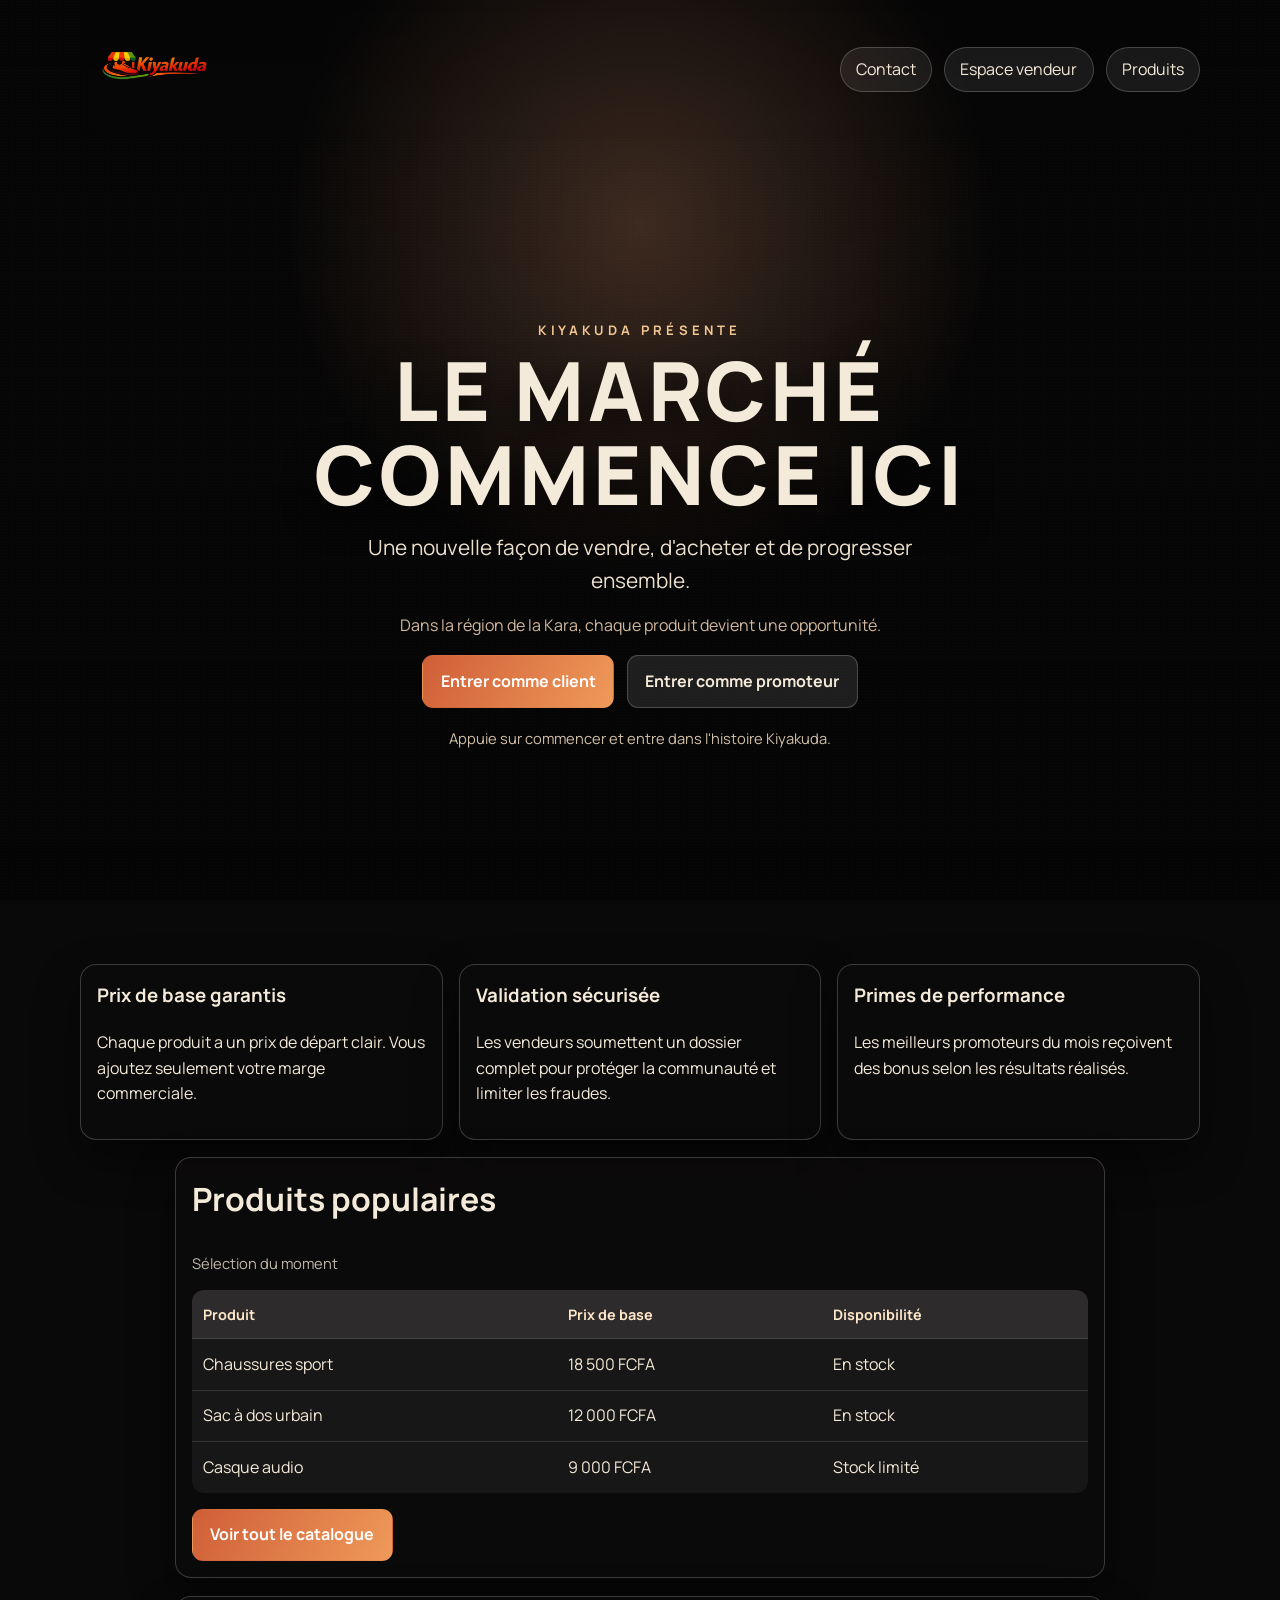
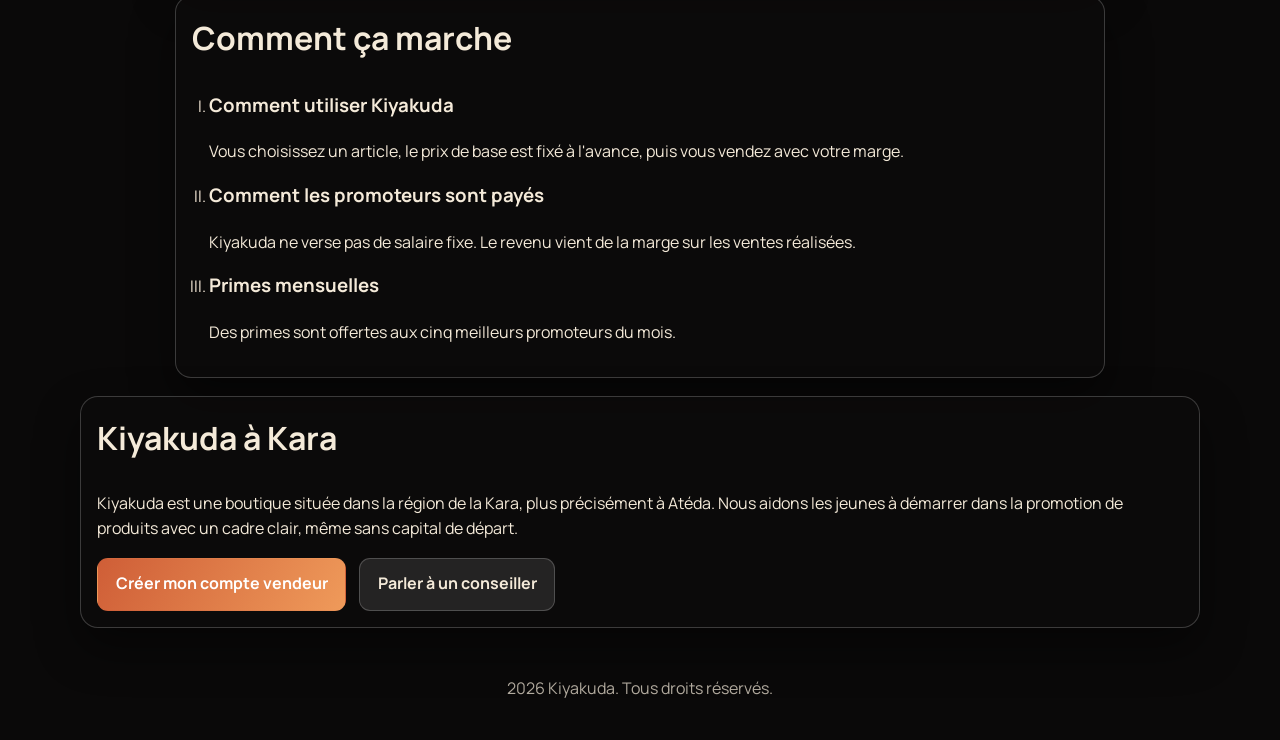
==== index.html @ a3d5ea01 "feat: cinematic site + seller form drive/sheets integration" ====
﻿<!DOCTYPE html>
<html lang="fr">
<head>
    <meta charset="UTF-8">
    <meta name="viewport" content="width=device-width, initial-scale=1.0">
    <meta name="description" content="Bienvenue sur Kiyakuda, votre destination pour vendre et acheter des produits avec un système simple et transparent.">
    <meta name="keywords" content="Kiyakuda, vente, promotion, boutique, Kara">
    <meta name="author" content="Kevin Baham">
    <title>Kiyakuda | Accueil</title>
    <link rel="stylesheet" href="style.css">
    <link rel="icon" href="favi.png" type="image/png">
</head>
<body class="home">
    <div class="bg-video-wrap" aria-hidden="true">
        <video autoplay muted loop playsinline>
            <source src="bg.mp4" type="video/mp4">
        </video>
    </div>

    <header class="container">
        <nav class="navbar has-mobile-menu" aria-label="Navigation principale">
            <img src="kiyakuda.png" alt="Logo Kiyakuda" class="logo">
            <button class="menu-toggle" type="button" aria-expanded="false" aria-controls="main-nav">
                <span></span>
                <span></span>
                <span></span>
                <span class="sr-only">Ouvrir le menu</span>
            </button>
            <ul class="nav-links" id="main-nav">
                <li><a href="contact.html">Contact</a></li>
                <li><a href="user.html">Espace vendeur</a></li>
                <li><a href="produit.html">Produits</a></li>
            </ul>
        </nav>
    </header>

    <main class="container">
        <section class="cinema-main" aria-label="Intro cinématique">
            <div class="cinema-intro">
                <p class="scene-kicker">Kiyakuda Présente</p>
                <h1 class="scene-title">LE MARCHÉ COMMENCE ICI</h1>
                <p class="scene-subtitle">Une nouvelle façon de vendre, d'acheter et de progresser ensemble.</p>
                <p class="scene-voice">Dans la région de la Kara, chaque produit devient une opportunité.</p>
                <section class="action-row scene-actions" aria-label="Entrer dans le site">
                    <a class="btn" href="produit.html">Entrer comme client</a>
                    <a class="btn-outline" href="user.html">Entrer comme promoteur</a>
                </section>
                <p class="scene-note">Appuie sur commencer et entre dans l'histoire Kiyakuda.</p>
            </div>
        </section>

        <section class="grid trust-grid section" aria-label="Arguments de confiance">
            <article class="card reveal">
                <h3>Prix de base garantis</h3>
                <p>Chaque produit a un prix de départ clair. Vous ajoutez seulement votre marge commerciale.</p>
            </article>
            <article class="card reveal delay-1">
                <h3>Validation sécurisée</h3>
                <p>Les vendeurs soumettent un dossier complet pour protéger la communauté et limiter les fraudes.</p>
            </article>
            <article class="card reveal delay-2">
                <h3>Primes de performance</h3>
                <p>Les meilleurs promoteurs du mois reçoivent des bonus selon les résultats réalisés.</p>
            </article>
        </section>

        <section class="grid products-grid section" aria-label="Produits populaires">
            <article class="card reveal">
                <h2>Produits populaires</h2>
                <p class="note">Sélection du moment</p>
                <table class="product-table">
                    <thead>
                        <tr>
                            <th>Produit</th>
                            <th>Prix de base</th>
                            <th>Disponibilité</th>
                        </tr>
                    </thead>
                    <tbody>
                        <tr>
                            <td>Chaussures sport</td>
                            <td>18 500 FCFA</td>
                            <td>En stock</td>
                        </tr>
                        <tr>
                            <td>Sac à dos urbain</td>
                            <td>12 000 FCFA</td>
                            <td>En stock</td>
                        </tr>
                        <tr>
                            <td>Casque audio</td>
                            <td>9 000 FCFA</td>
                            <td>Stock limité</td>
                        </tr>
                    </tbody>
                </table>
                <section class="action-row" aria-label="Actions catalogue">
                    <a class="btn" href="produit.html">Voir tout le catalogue</a>
                </section>
            </article>
        </section>

        <section class="grid flow-grid section" aria-label="Fonctionnement">
            <article class="card reveal">
                <h2>Comment ça marche</h2>
                <ol class="info-list" type="I">
                    <li>
                        <h3>Comment utiliser Kiyakuda</h3>
                        <p>Vous choisissez un article, le prix de base est fixé à l'avance, puis vous vendez avec votre marge.</p>
                    </li>
                    <li>
                        <h3>Comment les promoteurs sont payés</h3>
                        <p>Kiyakuda ne verse pas de salaire fixe. Le revenu vient de la marge sur les ventes réalisées.</p>
                    </li>
                    <li>
                        <h3>Primes mensuelles</h3>
                        <p>Des primes sont offertes aux cinq meilleurs promoteurs du mois.</p>
                    </li>
                </ol>
            </article>
        </section>

        <section class="panel section reveal" aria-label="Présentation locale">
            <h2>Kiyakuda à Kara</h2>
            <p>
                Kiyakuda est une boutique située dans la région de la Kara, plus précisément à Atéda.
                Nous aidons les jeunes à démarrer dans la promotion de produits avec un cadre clair,
                même sans capital de départ.
            </p>
            <section class="action-row" aria-label="Actions finales">
                <a class="btn" href="user.html">Créer mon compte vendeur</a>
                <a class="btn-outline" href="contact.html">Parler à un conseiller</a>
            </section>
        </section>
    </main>

    <footer>
        <p>2026 Kiyakuda. Tous droits réservés.</p>
    </footer>

    <script>
        (function () {
            const nav = document.querySelector('.has-mobile-menu');
            if (!nav) return;
            const button = nav.querySelector('.menu-toggle');
            const links = nav.querySelector('.nav-links');
            if (!button || !links) return;

            button.addEventListener('click', function () {
                const expanded = button.getAttribute('aria-expanded') === 'true';
                button.setAttribute('aria-expanded', String(!expanded));
                links.classList.toggle('is-open');
            });
        })();
    </script>
</body>
</html>
---- style.css ----
﻿@import url("https://fonts.googleapis.com/css2?family=Manrope:wght@400;500;600;700;800&display=swap");

:root {
    --text: #f4ead9;
    --muted: rgba(244, 234, 217, 0.78);
    --card: rgba(14, 12, 12, 0.62);
    --line: rgba(255, 255, 255, 0.2);
    --primary: #cf5e37;
    --primary-2: #ef9a5a;
    --shadow: 0 20px 45px rgba(0, 0, 0, 0.45);
}

* {
    box-sizing: border-box;
}

body {
    margin: 0;
    font-family: "Manrope", "Segoe UI", Tahoma, Geneva, Verdana, sans-serif;
    color: var(--text);
    background: #0a0909;
    line-height: 1.6;
}

.bg-video-wrap {
    position: fixed;
    inset: 0;
    z-index: -4;
}

.bg-video-wrap video {
    width: 100%;
    height: 100%;
    object-fit: cover;
}

.bg-video-wrap::before {
    content: "";
    position: absolute;
    inset: 0;
    background:
        radial-gradient(circle at 50% 25%, rgba(255, 170, 122, 0.22), transparent 38%),
        linear-gradient(180deg, rgba(4, 4, 4, 0.73), rgba(4, 4, 4, 0.45) 35%, rgba(4, 4, 4, 0.82));
}

.bg-video-wrap::after {
    content: "";
    position: absolute;
    inset: 0;
    background-image: radial-gradient(circle, rgba(255, 255, 255, 0.25) 1px, transparent 1px);
    background-size: 3px 3px;
    opacity: 0.08;
    animation: grain-shift 0.3s steps(2) infinite;
}

a {
    color: inherit;
    text-decoration: none;
}

.container {
    width: min(1120px, 92%);
    margin: 0 auto;
}

header.container {
    position: sticky;
    top: 0;
    z-index: 20;
    backdrop-filter: blur(6px);
}

.navbar {
    display: flex;
    align-items: center;
    justify-content: space-between;
    gap: 1rem;
    padding: 1rem 0;
}

.logo {
    width: 160px;
    max-width: 46vw;
    height: auto;
}

.nav-links {
    display: flex;
    gap: 0.75rem;
    padding: 0;
    margin: 0;
    list-style: none;
}

.nav-links a {
    display: inline-block;
    padding: 0.55rem 0.95rem;
    border-radius: 999px;
    border: 1px solid var(--line);
    background: rgba(255, 255, 255, 0.08);
    transition: transform 0.2s ease, box-shadow 0.2s ease;
}

.nav-links a:hover {
    transform: translateY(-2px);
    box-shadow: 0 8px 16px rgba(0, 0, 0, 0.35);
}

.menu-toggle {
    display: none;
    width: 44px;
    height: 44px;
    border: 1px solid var(--line);
    background: rgba(255, 255, 255, 0.08);
    border-radius: 12px;
    align-items: center;
    justify-content: center;
    flex-direction: column;
    gap: 5px;
    cursor: pointer;
    padding: 0;
}

.menu-toggle span {
    width: 18px;
    height: 2px;
    background: var(--text);
    border-radius: 999px;
}

.menu-toggle .sr-only {
    position: absolute;
    width: 1px;
    height: 1px;
    padding: 0;
    margin: -1px;
    overflow: hidden;
    clip: rect(0, 0, 0, 0);
    border: 0;
}

main {
    padding-bottom: 2rem;
}

.cinema-main {
    min-height: calc(100vh - 92px);
    display: grid;
    place-items: center;
    text-align: center;
}

.cinema-intro {
    width: min(980px, 96%);
    padding: clamp(1rem, 4vw, 2.4rem);
}

.scene-kicker,
.scene-title,
.scene-subtitle,
.scene-voice,
.scene-actions,
.scene-note,
.reveal {
    opacity: 0;
    transform: translateY(14px);
    animation: fade-up 0.85s ease forwards;
}

.scene-kicker {
    margin: 0;
    letter-spacing: 0.32em;
    text-transform: uppercase;
    font-weight: 700;
    font-size: 0.82rem;
    color: #f3c793;
    animation-delay: 0.15s;
}

.scene-title {
    margin: 0.45rem auto 0;
    max-width: 15ch;
    font-size: clamp(2rem, 8vw, 5.1rem);
    line-height: 1.02;
    letter-spacing: 0.05em;
    text-transform: uppercase;
    font-weight: 800;
    text-shadow: 0 14px 32px rgba(0, 0, 0, 0.72);
    animation-delay: 0.6s;
}

.scene-subtitle {
    margin: 1rem auto 0;
    max-width: 43ch;
    font-size: clamp(1.03rem, 2.5vw, 1.3rem);
    color: rgba(255, 241, 220, 0.92);
    animation-delay: 1.3s;
}

.scene-voice {
    margin: 1rem auto 0;
    max-width: 52ch;
    color: rgba(255, 223, 191, 0.82);
    animation-delay: 1.9s;
}

.scene-actions {
    justify-content: center;
    animation-delay: 2.35s;
}

.scene-note {
    margin-top: 1.2rem;
    font-size: 0.92rem;
    color: rgba(255, 232, 202, 0.82);
    animation-delay: 2.7s;
}

.section {
    margin-top: 1.1rem;
}

.panel {
    background: var(--card);
    border: 1px solid var(--line);
    border-radius: 18px;
    box-shadow: var(--shadow);
    padding: 1rem;
}

.grid {
    display: grid;
    grid-template-columns: repeat(12, 1fr);
    gap: 1rem;
}

.card {
    grid-column: span 12;
    background: var(--card);
    border: 1px solid var(--line);
    border-radius: 16px;
    box-shadow: var(--shadow);
    padding: 1rem;
}

.action-row {
    display: flex;
    flex-wrap: wrap;
    gap: 0.8rem;
    margin-top: 1rem;
}

.btn,
.btn-outline {
    display: inline-block;
    padding: 0.78rem 1.1rem;
    border-radius: 11px;
    font-weight: 700;
    border: 1px solid transparent;
}

.btn {
    background: linear-gradient(120deg, var(--primary), var(--primary-2));
    color: #fff;
}

.btn-outline {
    background: rgba(255, 255, 255, 0.1);
    border-color: var(--line);
}

.btn:hover,
.btn-outline:hover {
    transform: translateY(-2px);
}

h1,
h2,
h3,
p {
    margin-top: 0;
}

h2 {
    font-size: clamp(1.35rem, 2.7vw, 2rem);
}

.note {
    color: var(--muted);
    font-size: 0.92rem;
}

.info-list {
    margin: 0;
    padding-left: 1.1rem;
}

.info-list li {
    margin-bottom: 0.7rem;
}

.product-table {
    width: 100%;
    border-collapse: collapse;
    border-radius: 12px;
    overflow: hidden;
    background: rgba(255, 255, 255, 0.05);
}

.product-table thead th {
    text-align: left;
    padding: 0.78rem 0.72rem;
    font-size: 0.9rem;
    color: #ffe7c9;
    background: rgba(255, 255, 255, 0.09);
}

.product-table tbody td {
    padding: 0.78rem 0.72rem;
    border-top: 1px solid rgba(255, 255, 255, 0.12);
}

.form-grid {
    display: grid;
    grid-template-columns: repeat(2, minmax(0, 1fr));
    gap: 0.8rem;
}

.form-group {
    display: flex;
    flex-direction: column;
    gap: 0.32rem;
}

.form-group label {
    font-weight: 600;
}

.hidden {
    display: none !important;
}

.field-hint {
    color: var(--muted);
    font-size: 0.85rem;
}

.status-msg {
    margin: 0.2rem 0 0;
    min-height: 1.3rem;
    font-size: 0.92rem;
    color: #ffd9b0;
}

input,
select,
textarea,
button {
    font: inherit;
}

input,
select,
textarea {
    border: 1px solid var(--line);
    border-radius: 10px;
    padding: 0.65rem 0.75rem;
    color: var(--text);
    background: rgba(255, 255, 255, 0.08);
}

input[type="file"] {
    padding: 0.5rem;
    background: rgba(255, 255, 255, 0.12);
}

textarea {
    min-height: 120px;
    resize: vertical;
}

.full {
    grid-column: 1 / -1;
}

footer {
    text-align: center;
    color: rgba(244, 234, 217, 0.72);
    padding: 1rem 0 1.4rem;
}

.delay-1 { animation-delay: 0.1s; }
.delay-2 { animation-delay: 0.2s; }
.delay-3 { animation-delay: 0.3s; }
.delay-4 { animation-delay: 0.4s; }
.delay-5 { animation-delay: 0.5s; }

@keyframes fade-up {
    to {
        opacity: 1;
        transform: translateY(0);
    }
}

@keyframes grain-shift {
    0% { transform: translate(0, 0); }
    100% { transform: translate(-2px, 2px); }
}

@media (max-width: 760px) {
    .form-grid {
        grid-template-columns: 1fr;
    }

    .has-mobile-menu .menu-toggle {
        display: inline-flex;
    }

    .has-mobile-menu .nav-links {
        position: absolute;
        top: calc(100% + 8px);
        right: 0;
        width: min(280px, 90vw);
        background: rgba(8, 8, 8, 0.96);
        border: 1px solid var(--line);
        border-radius: 14px;
        padding: 0.7rem;
        box-shadow: var(--shadow);
        flex-direction: column;
        display: none;
        z-index: 25;
    }

    .has-mobile-menu .nav-links.is-open {
        display: flex;
    }

    .has-mobile-menu {
        position: relative;
    }
}

@media (min-width: 900px) {
    .trust-grid {
        grid-template-columns: repeat(3, minmax(0, 1fr));
    }

    .trust-grid .card {
        grid-column: span 1;
    }

    .products-grid .card,
    .flow-grid .card {
        grid-column: 2 / span 10;
    }
}
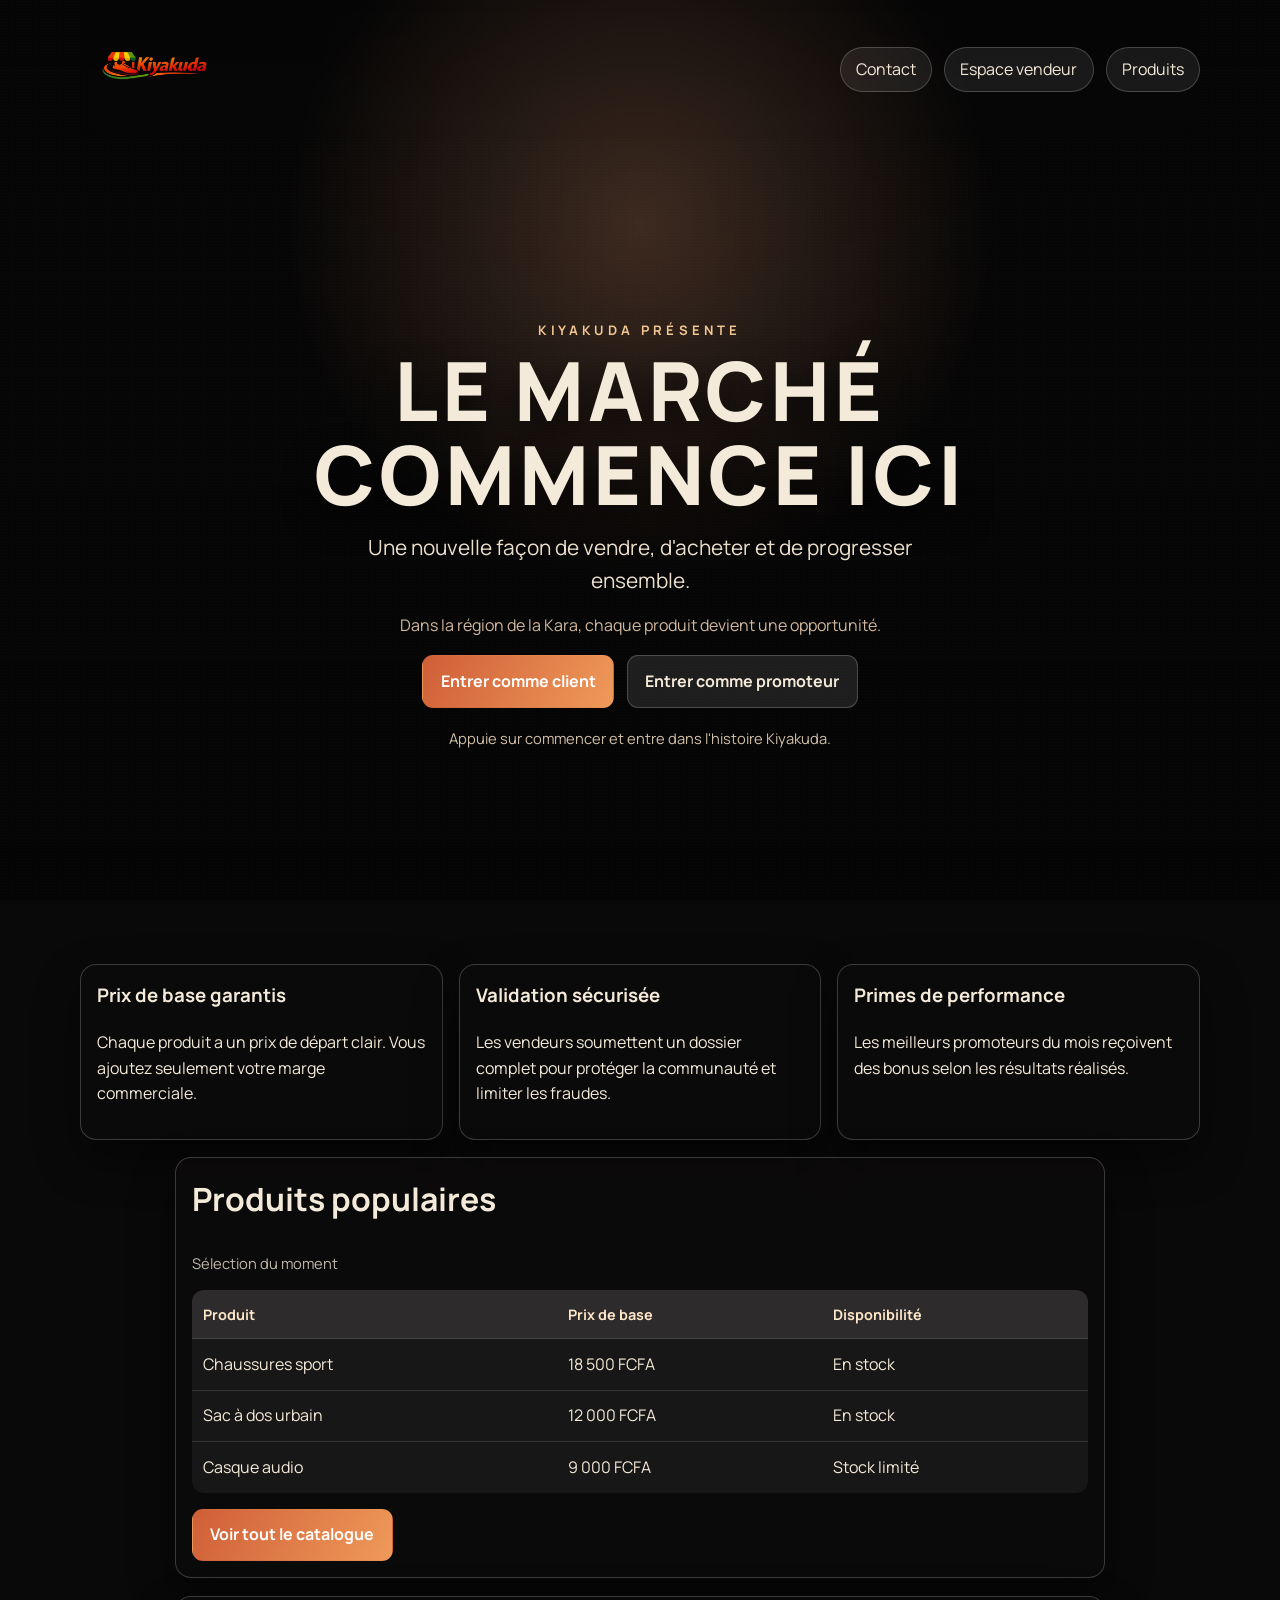
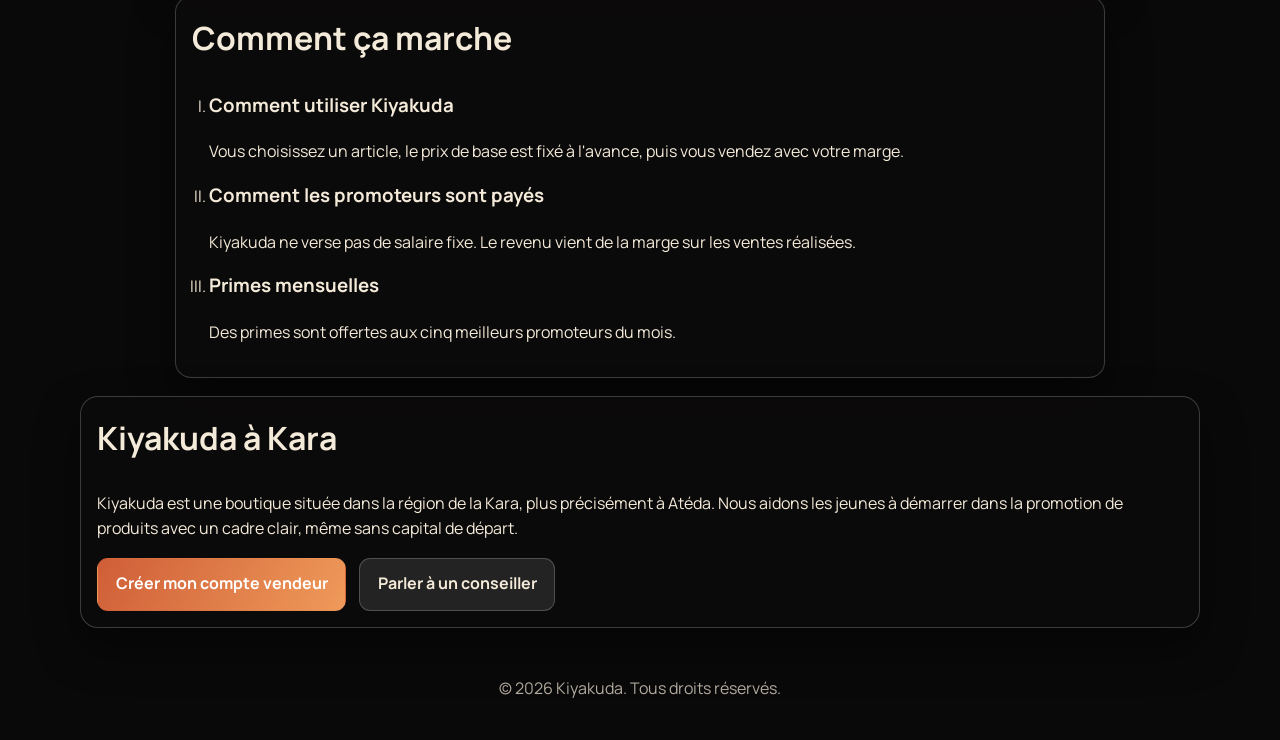
==== commit d0353ada: "feat: centralize signup/order validation via apps script and server stocks" ====
--- a/index.html
+++ b/index.html
@@ -135,7 +135,7 @@
     </main>
 
     <footer>
-        <p>2026 Kiyakuda. Tous droits réservés.</p>
+        <p>&copy; 2026 Kiyakuda. Tous droits réservés.</p>
     </footer>
 
     <script>
--- a/style.css
+++ b/style.css
@@ -320,6 +320,49 @@
     border-top: 1px solid rgba(255, 255, 255, 0.12);
 }
 
+.product-catalog {
+    display: grid;
+    gap: 1rem;
+    grid-template-columns: repeat(2, minmax(0, 1fr));
+}
+
+.product-item {
+    display: flex;
+    flex-direction: column;
+    gap: 0.7rem;
+    border: 1px solid var(--line);
+    border-radius: 14px;
+    padding: 0.75rem;
+    background: rgba(255, 255, 255, 0.04);
+}
+
+.product-thumb {
+    width: 100%;
+    height: 150px;
+    object-fit: cover;
+    border-radius: 10px;
+    border: 1px solid rgba(255, 255, 255, 0.22);
+}
+
+.product-body h3 {
+    margin-bottom: 0.35rem;
+}
+
+.product-actions {
+    display: grid;
+    gap: 0.45rem;
+    margin-top: 0.6rem;
+}
+
+.qty-input {
+    width: 92px;
+}
+
+.order-btn:disabled {
+    opacity: 0.65;
+    cursor: not-allowed;
+}
+
 .form-grid {
     display: grid;
     grid-template-columns: repeat(2, minmax(0, 1fr));
@@ -334,6 +377,37 @@
 
 .form-group label {
     font-weight: 600;
+}
+
+.floating-select {
+    position: relative;
+}
+
+.floating-select select {
+    padding-top: 1.2rem;
+}
+
+.floating-select label {
+    position: absolute;
+    left: 0.72rem;
+    top: 0.72rem;
+    z-index: 1;
+    padding: 0 0.28rem;
+    font-size: 0.88rem;
+    font-weight: 600;
+    color: rgba(255, 233, 208, 0.78);
+    background: rgba(18, 15, 14, 0.82);
+    border-radius: 6px;
+    pointer-events: none;
+    transform-origin: left center;
+    transition: transform 0.2s ease, color 0.2s ease, top 0.2s ease;
+}
+
+.floating-select select:focus + label,
+.floating-select select:valid + label {
+    top: -0.46rem;
+    transform: scale(0.92);
+    color: #ffd7b3;
 }
 
 .hidden {
@@ -369,9 +443,78 @@
     background: rgba(255, 255, 255, 0.08);
 }
 
+select {
+    appearance: none;
+    -webkit-appearance: none;
+    -moz-appearance: none;
+    padding-right: 2.4rem;
+    cursor: pointer;
+    background-image:
+        linear-gradient(45deg, transparent 50%, #ffd7b3 50%),
+        linear-gradient(135deg, #ffd7b3 50%, transparent 50%);
+    background-position:
+        calc(100% - 18px) calc(50% - 4px),
+        calc(100% - 12px) calc(50% - 4px);
+    background-size: 6px 6px, 6px 6px;
+    background-repeat: no-repeat;
+}
+
+select:hover {
+    border-color: rgba(255, 255, 255, 0.38);
+    background-color: rgba(255, 255, 255, 0.12);
+}
+
+select:focus {
+    outline: none;
+    border-color: rgba(239, 154, 90, 0.85);
+    box-shadow: 0 0 0 3px rgba(239, 154, 90, 0.24);
+}
+
+select option {
+    color: #f4ead9;
+    background: #1c1715;
+}
+
 input[type="file"] {
-    padding: 0.5rem;
-    background: rgba(255, 255, 255, 0.12);
+    width: 1px;
+    height: 1px;
+    opacity: 0;
+    position: absolute;
+    pointer-events: none;
+}
+
+.file-drop {
+    position: relative;
+    border: 1px dashed rgba(255, 255, 255, 0.35);
+    border-radius: 12px;
+    background: rgba(255, 255, 255, 0.06);
+    padding: 0.8rem 0.9rem;
+    cursor: pointer;
+    transition: border-color 0.2s ease, background 0.2s ease, box-shadow 0.2s ease, transform 0.2s ease;
+}
+
+.file-drop:hover {
+    border-color: rgba(255, 255, 255, 0.55);
+    background: rgba(255, 255, 255, 0.1);
+}
+
+.file-drop.is-dragover {
+    border-color: rgba(239, 154, 90, 0.85);
+    box-shadow: 0 0 0 3px rgba(239, 154, 90, 0.24);
+    transform: translateY(-1px);
+}
+
+.file-drop-title {
+    margin: 0;
+    font-weight: 700;
+    font-size: 0.92rem;
+    color: #ffe7ca;
+}
+
+.file-drop-meta {
+    margin: 0.28rem 0 0;
+    font-size: 0.82rem;
+    color: var(--muted);
 }
 
 textarea {
@@ -438,6 +581,10 @@
     .has-mobile-menu {
         position: relative;
     }
+
+    .product-thumb {
+        height: 140px;
+    }
 }
 
 @media (min-width: 900px) {
@@ -453,4 +600,8 @@
     .flow-grid .card {
         grid-column: 2 / span 10;
     }
-}
+
+    .product-catalog {
+        grid-template-columns: repeat(4, minmax(0, 1fr));
+    }
+}
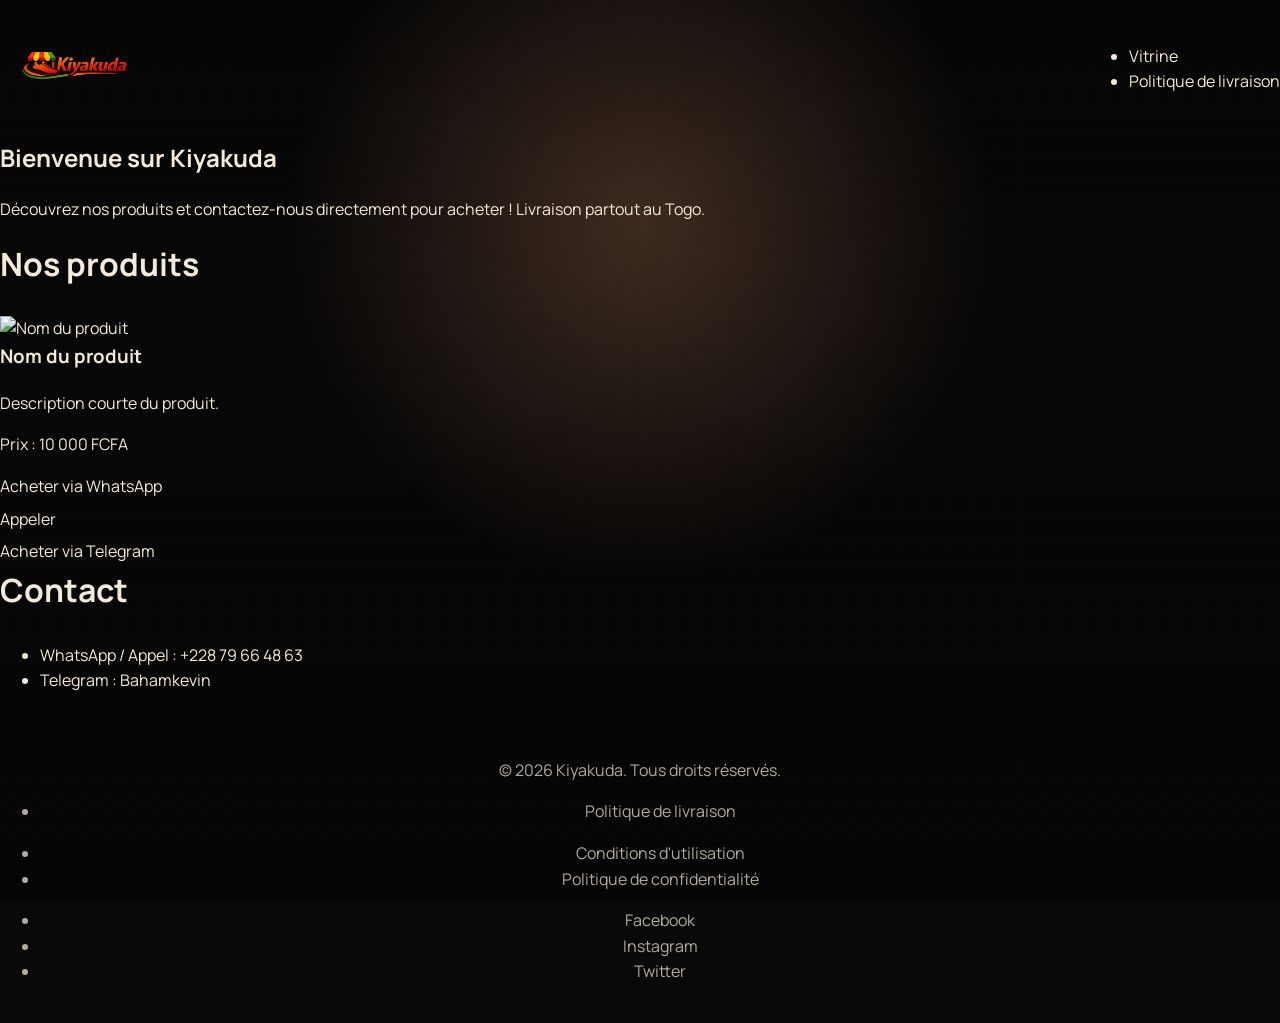
==== commit 25be139b: "Checkpoint from VS Code for cloud agent session" ====
--- a/index.html
+++ b/index.html
@@ -1,157 +1,83 @@
-﻿<!DOCTYPE html>
+<!DOCTYPE html>
 <html lang="fr">
+
 <head>
     <meta charset="UTF-8">
     <meta name="viewport" content="width=device-width, initial-scale=1.0">
-    <meta name="description" content="Bienvenue sur Kiyakuda, votre destination pour vendre et acheter des produits avec un système simple et transparent.">
-    <meta name="keywords" content="Kiyakuda, vente, promotion, boutique, Kara">
-    <meta name="author" content="Kevin Baham">
-    <title>Kiyakuda | Accueil</title>
+    <meta name="description"
+        content="Bienvenue sur Kiyakouda, votre destination pour une expérience unique. Découvrez nos services et commencez votre aventure dès maintenant.">
+    <meta name="keywords" content="Kiyakouda, expérience unique, services, ">
+    <meta name="author" content="Kevin baham">
+    <title>kiyakuda_welcome</title>
     <link rel="stylesheet" href="style.css">
     <link rel="icon" href="favi.png" type="image/png">
 </head>
-<body class="home">
+
+<body>
+    <!-- Fond vidéo global -->
     <div class="bg-video-wrap" aria-hidden="true">
         <video autoplay muted loop playsinline>
             <source src="bg.mp4" type="video/mp4">
         </video>
     </div>
-
-    <header class="container">
-        <nav class="navbar has-mobile-menu" aria-label="Navigation principale">
-            <img src="kiyakuda.png" alt="Logo Kiyakuda" class="logo">
-            <button class="menu-toggle" type="button" aria-expanded="false" aria-controls="main-nav">
-                <span></span>
-                <span></span>
-                <span></span>
-                <span class="sr-only">Ouvrir le menu</span>
-            </button>
-            <ul class="nav-links" id="main-nav">
-                <li><a href="contact.html">Contact</a></li>
-                <li><a href="user.html">Espace vendeur</a></li>
-                <li><a href="produit.html">Produits</a></li>
+    <header>
+        <nav class="navbar">
+            <img src="kiyakuda.png" alt="Logo" class="logo">
+            <ul>
+                <li><a href="#vitrine">Vitrine</a></li>
+                <li><a href="policy.html">Politique de livraison</a></li>
             </ul>
         </nav>
     </header>
-
-    <main class="container">
-        <section class="cinema-main" aria-label="Intro cinématique">
-            <div class="cinema-intro">
-                <p class="scene-kicker">Kiyakuda Présente</p>
-                <h1 class="scene-title">LE MARCHÉ COMMENCE ICI</h1>
-                <p class="scene-subtitle">Une nouvelle façon de vendre, d'acheter et de progresser ensemble.</p>
-                <p class="scene-voice">Dans la région de la Kara, chaque produit devient une opportunité.</p>
-                <section class="action-row scene-actions" aria-label="Entrer dans le site">
-                    <a class="btn" href="produit.html">Entrer comme client</a>
-                    <a class="btn-outline" href="user.html">Entrer comme promoteur</a>
-                </section>
-                <p class="scene-note">Appuie sur commencer et entre dans l'histoire Kiyakuda.</p>
+    <main>
+        <section class="welcome-section reveal">
+            <h1>Bienvenue sur Kiyakuda</h1>
+            <p>Découvrez nos produits et contactez-nous directement pour acheter ! Livraison partout au Togo.</p>
+        </section>
+        <section id="vitrine" class="products-section">
+            <h2>Nos produits</h2>
+            <div class="products-grid">
+                <!-- Exemple de produit, duplique ce bloc pour chaque produit -->
+                <div class="product-card">
+                    <img src="produit1.jpg" alt="Nom du produit" class="product-image">
+                    <h3>Nom du produit</h3>
+                    <p class="product-desc">Description courte du produit.</p>
+                    <p class="product-price">Prix : 10 000 FCFA</p>
+                    <div class="product-actions">
+                        <a href="https://wa.me/22879664863?text=Ce%20produit%20a%20incit%C3%A9%20ma%20curiosit%C3%A9%2C%20pouvons-nous%20en%20parler%20%3F" target="_blank" rel="noopener" class="buy-btn whatsapp">Acheter via WhatsApp</a>
+                        <a href="tel:+22879664863" class="buy-btn call">Appeler</a>
+                        <a href="https://t.me/Bahamkevin" target="_blank" rel="noopener" class="buy-btn telegram">Acheter via Telegram</a>
+                    </div>
+                </div>
+                <!-- Fin exemple produit -->
             </div>
         </section>
-
-        <section class="grid trust-grid section" aria-label="Arguments de confiance">
-            <article class="card reveal">
-                <h3>Prix de base garantis</h3>
-                <p>Chaque produit a un prix de départ clair. Vous ajoutez seulement votre marge commerciale.</p>
-            </article>
-            <article class="card reveal delay-1">
-                <h3>Validation sécurisée</h3>
-                <p>Les vendeurs soumettent un dossier complet pour protéger la communauté et limiter les fraudes.</p>
-            </article>
-            <article class="card reveal delay-2">
-                <h3>Primes de performance</h3>
-                <p>Les meilleurs promoteurs du mois reçoivent des bonus selon les résultats réalisés.</p>
-            </article>
-        </section>
-
-        <section class="grid products-grid section" aria-label="Produits populaires">
-            <article class="card reveal">
-                <h2>Produits populaires</h2>
-                <p class="note">Sélection du moment</p>
-                <table class="product-table">
-                    <thead>
-                        <tr>
-                            <th>Produit</th>
-                            <th>Prix de base</th>
-                            <th>Disponibilité</th>
-                        </tr>
-                    </thead>
-                    <tbody>
-                        <tr>
-                            <td>Chaussures sport</td>
-                            <td>18 500 FCFA</td>
-                            <td>En stock</td>
-                        </tr>
-                        <tr>
-                            <td>Sac à dos urbain</td>
-                            <td>12 000 FCFA</td>
-                            <td>En stock</td>
-                        </tr>
-                        <tr>
-                            <td>Casque audio</td>
-                            <td>9 000 FCFA</td>
-                            <td>Stock limité</td>
-                        </tr>
-                    </tbody>
-                </table>
-                <section class="action-row" aria-label="Actions catalogue">
-                    <a class="btn" href="produit.html">Voir tout le catalogue</a>
-                </section>
-            </article>
-        </section>
-
-        <section class="grid flow-grid section" aria-label="Fonctionnement">
-            <article class="card reveal">
-                <h2>Comment ça marche</h2>
-                <ol class="info-list" type="I">
-                    <li>
-                        <h3>Comment utiliser Kiyakuda</h3>
-                        <p>Vous choisissez un article, le prix de base est fixé à l'avance, puis vous vendez avec votre marge.</p>
-                    </li>
-                    <li>
-                        <h3>Comment les promoteurs sont payés</h3>
-                        <p>Kiyakuda ne verse pas de salaire fixe. Le revenu vient de la marge sur les ventes réalisées.</p>
-                    </li>
-                    <li>
-                        <h3>Primes mensuelles</h3>
-                        <p>Des primes sont offertes aux cinq meilleurs promoteurs du mois.</p>
-                    </li>
-                </ol>
-            </article>
-        </section>
-
-        <section class="panel section reveal" aria-label="Présentation locale">
-            <h2>Kiyakuda à Kara</h2>
-            <p>
-                Kiyakuda est une boutique située dans la région de la Kara, plus précisément à Atéda.
-                Nous aidons les jeunes à démarrer dans la promotion de produits avec un cadre clair,
-                même sans capital de départ.
-            </p>
-            <section class="action-row" aria-label="Actions finales">
-                <a class="btn" href="user.html">Créer mon compte vendeur</a>
-                <a class="btn-outline" href="contact.html">Parler à un conseiller</a>
-            </section>
+        <section class="contact-section">
+            <h2>Contact</h2>
+            <ul>
+                <li>WhatsApp / Appel : <a href="tel:+22879664863">+228 79 66 48 63</a></li>
+                <li>Telegram : <a href="https://t.me/Bahamkevin" target="_blank" rel="noopener">Bahamkevin</a></li>
+            </ul>
         </section>
     </main>
-
     <footer>
         <p>&copy; 2026 Kiyakuda. Tous droits réservés.</p>
+        <nav>
+            <ul>
+                <li><a href="policy.html">Politique de livraison</a></li>
+            </ul>
+            <ul>
+                <li><a href="terms.html">Conditions d'utilisation</a></li>
+                <li><a href="privacy.html">Politique de confidentialité</a></li>
+            </ul>
+        </nav>
+        <nav>
+            <ul>
+                <li><a href="https://www.facebook.com/kiyakuda" target="_blank" rel="noopener">Facebook</a></li>
+                <li><a href="https://www.instagram.com/kiyakuda" target="_blank" rel="noopener">Instagram</a></li>
+                <li><a href="https://www.twitter.com/kiyakuda" target="_blank" rel="noopener">Twitter</a></li>
+            </ul>
+        </nav>
     </footer>
-
-    <script>
-        (function () {
-            const nav = document.querySelector('.has-mobile-menu');
-            if (!nav) return;
-            const button = nav.querySelector('.menu-toggle');
-            const links = nav.querySelector('.nav-links');
-            if (!button || !links) return;
-
-            button.addEventListener('click', function () {
-                const expanded = button.getAttribute('aria-expanded') === 'true';
-                button.setAttribute('aria-expanded', String(!expanded));
-                links.classList.toggle('is-open');
-            });
-        })();
-    </script>
 </body>
-</html>
+</html>
--- a/style.css
+++ b/style.css
@@ -1,5 +1,6 @@
 ﻿@import url("https://fonts.googleapis.com/css2?family=Manrope:wght@400;500;600;700;800&display=swap");
 
+/* Variables globales de theme */
 :root {
     --text: #f4ead9;
     --muted: rgba(244, 234, 217, 0.78);
@@ -14,6 +15,7 @@
     box-sizing: border-box;
 }
 
+/* Structure de base */
 body {
     margin: 0;
     font-family: "Manrope", "Segoe UI", Tahoma, Geneva, Verdana, sans-serif;
@@ -29,6 +31,7 @@
 }
 
 .bg-video-wrap video {
+    /* === Vitrine produits e-commerce === */
     width: 100%;
     height: 100%;
     object-fit: cover;
@@ -53,6 +56,7 @@
     animation: grain-shift 0.3s steps(2) infinite;
 }
 
+/* Liens et conteneur principal */
 a {
     color: inherit;
     text-decoration: none;
@@ -67,9 +71,12 @@
     position: sticky;
     top: 0;
     z-index: 20;
+    background: rgba(8, 8, 8, 0.28);
+    -webkit-backdrop-filter: blur(6px);
     backdrop-filter: blur(6px);
 }
 
+/* Navigation */
 .navbar {
     display: flex;
     align-items: center;
@@ -139,6 +146,7 @@
     border: 0;
 }
 
+/* Sections d'accueil */
 main {
     padding-bottom: 2rem;
 }
@@ -216,6 +224,7 @@
     animation-delay: 2.7s;
 }
 
+/* Cartes et layouts generaux */
 .section {
     margin-top: 1.1rem;
 }
@@ -290,6 +299,7 @@
     font-size: 0.92rem;
 }
 
+/* Listes informatives */
 .info-list {
     margin: 0;
     padding-left: 1.1rem;
@@ -297,27 +307,6 @@
 
 .info-list li {
     margin-bottom: 0.7rem;
-}
-
-.product-table {
-    width: 100%;
-    border-collapse: collapse;
-    border-radius: 12px;
-    overflow: hidden;
-    background: rgba(255, 255, 255, 0.05);
-}
-
-.product-table thead th {
-    text-align: left;
-    padding: 0.78rem 0.72rem;
-    font-size: 0.9rem;
-    color: #ffe7c9;
-    background: rgba(255, 255, 255, 0.09);
-}
-
-.product-table tbody td {
-    padding: 0.78rem 0.72rem;
-    border-top: 1px solid rgba(255, 255, 255, 0.12);
 }
 
 .product-catalog {
@@ -363,6 +352,7 @@
     cursor: not-allowed;
 }
 
+/* Grille formulaires */
 .form-grid {
     display: grid;
     grid-template-columns: repeat(2, minmax(0, 1fr));
@@ -379,6 +369,7 @@
     font-weight: 600;
 }
 
+/* Select flottant (formulaire inscription) */
 .floating-select {
     position: relative;
 }
@@ -410,6 +401,7 @@
     color: #ffd7b3;
 }
 
+/* Utilitaires formulaire */
 .hidden {
     display: none !important;
 }
@@ -426,6 +418,7 @@
     color: #ffd9b0;
 }
 
+/* Inputs communs */
 input,
 select,
 textarea,
@@ -475,6 +468,7 @@
     background: #1c1715;
 }
 
+/* Zone d'upload (drag-and-drop) */
 input[type="file"] {
     width: 1px;
     height: 1px;
@@ -517,6 +511,91 @@
     color: var(--muted);
 }
 
+/* Aperçu des fichiers avec actions de validation/suppression */
+.file-preview-list {
+    margin-top: 0.55rem;
+    display: grid;
+    gap: 0.5rem;
+}
+
+.file-preview-item {
+    display: grid;
+    grid-template-columns: 56px 1fr auto;
+    align-items: center;
+    gap: 0.55rem;
+    padding: 0.45rem;
+    border-radius: 10px;
+    border: 1px solid rgba(255, 255, 255, 0.2);
+    background: rgba(255, 255, 255, 0.05);
+}
+
+.file-preview-item.is-approved {
+    border-color: rgba(83, 199, 139, 0.62);
+    background: rgba(83, 199, 139, 0.1);
+}
+
+.file-preview-thumb,
+.file-preview-doc {
+    width: 56px;
+    height: 56px;
+    border-radius: 8px;
+    object-fit: cover;
+    border: 1px solid rgba(255, 255, 255, 0.24);
+}
+
+.file-preview-doc {
+    display: grid;
+    place-items: center;
+    font-size: 0.72rem;
+    font-weight: 700;
+    color: #ffe2c3;
+    background: rgba(255, 255, 255, 0.08);
+}
+
+.file-preview-pdf {
+    background: rgba(255, 255, 255, 0.08);
+}
+
+.file-preview-info {
+    min-width: 0;
+    overflow: hidden;
+    text-overflow: ellipsis;
+    white-space: nowrap;
+    font-size: 0.82rem;
+}
+
+.file-preview-actions {
+    display: flex;
+    gap: 0.35rem;
+}
+
+.mini-btn {
+    border: 1px solid rgba(255, 255, 255, 0.24);
+    background: rgba(255, 255, 255, 0.11);
+    color: #ffe5c6;
+    border-radius: 8px;
+    padding: 0.28rem 0.52rem;
+    font-size: 0.76rem;
+    line-height: 1.2;
+    cursor: pointer;
+}
+
+.mini-btn:hover:not(:disabled) {
+    background: rgba(255, 255, 255, 0.18);
+}
+
+.mini-btn:disabled {
+    opacity: 0.68;
+    cursor: default;
+}
+
+.danger-btn {
+    color: #ffd0cc;
+    border-color: rgba(255, 126, 118, 0.42);
+    background: rgba(255, 126, 118, 0.14);
+}
+
+/* Footer */
 textarea {
     min-height: 120px;
     resize: vertical;
@@ -532,6 +611,7 @@
     padding: 1rem 0 1.4rem;
 }
 
+/* Delais d'animation utilitaires */
 .delay-1 { animation-delay: 0.1s; }
 .delay-2 { animation-delay: 0.2s; }
 .delay-3 { animation-delay: 0.3s; }
@@ -550,6 +630,7 @@
     100% { transform: translate(-2px, 2px); }
 }
 
+/* Responsive mobile */
 @media (max-width: 760px) {
     .form-grid {
         grid-template-columns: 1fr;
@@ -585,8 +666,36 @@
     .product-thumb {
         height: 140px;
     }
-}
-
+
+    .file-preview-item {
+        grid-template-columns: 48px 1fr;
+        gap: 0.45rem;
+        padding: 0.42rem;
+    }
+
+    .file-preview-thumb,
+    .file-preview-doc {
+        width: 48px;
+        height: 48px;
+    }
+
+    .file-preview-info {
+        font-size: 0.78rem;
+    }
+
+    .file-preview-actions {
+        grid-column: 1 / -1;
+        justify-content: flex-end;
+        flex-wrap: wrap;
+    }
+
+    .mini-btn {
+        padding: 0.26rem 0.48rem;
+        font-size: 0.72rem;
+    }
+}
+
+/* Responsive desktop */
 @media (min-width: 900px) {
     .trust-grid {
         grid-template-columns: repeat(3, minmax(0, 1fr));
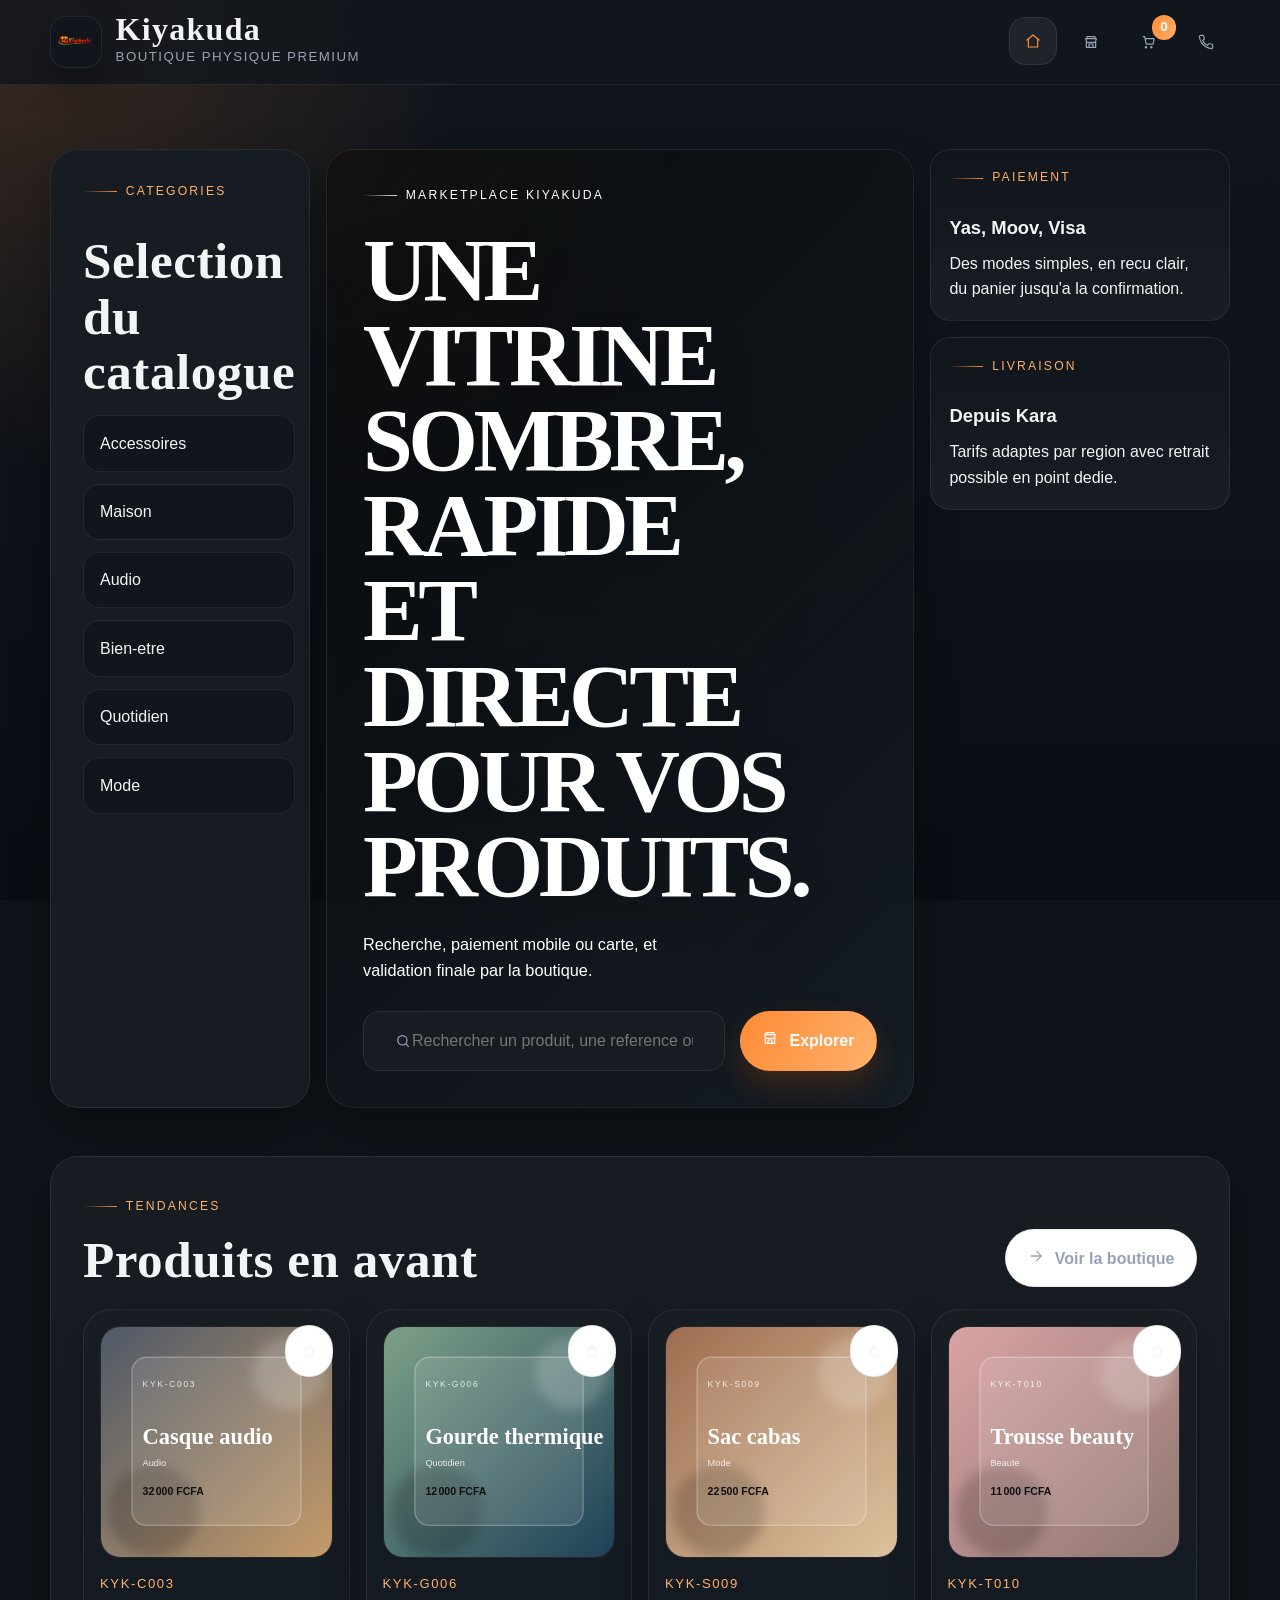
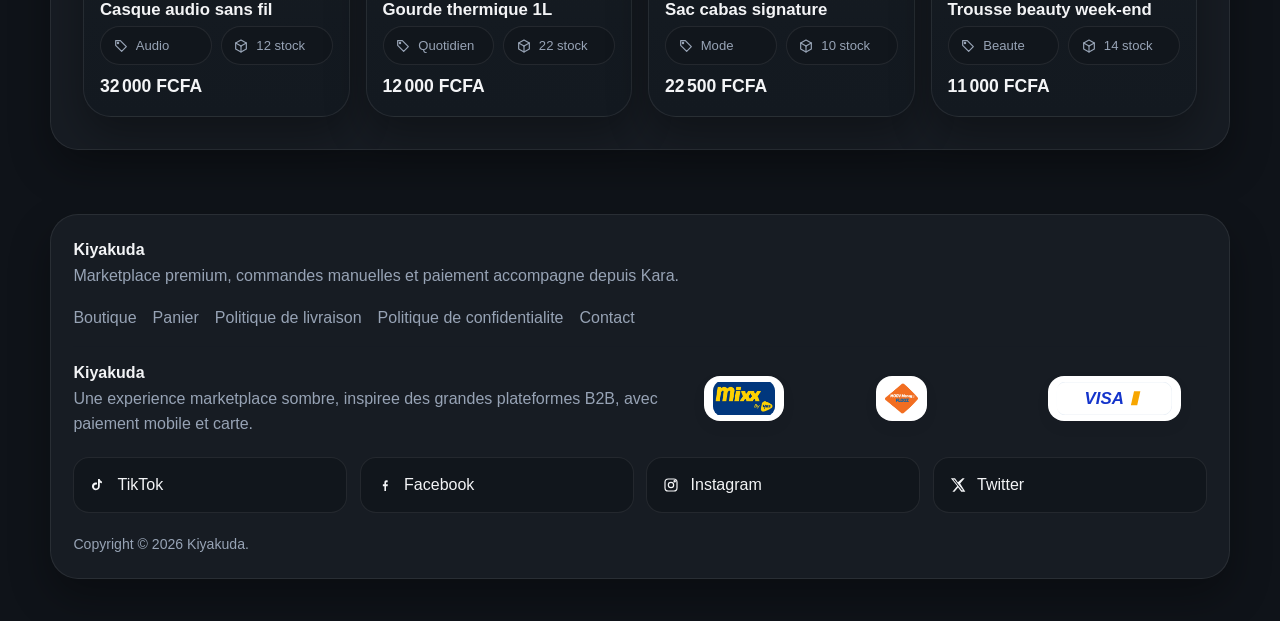
==== commit ea7ab143: "Align dark marketplace UI with Alibaba-style layout" ====
--- a/index.html
+++ b/index.html
@@ -1,83 +1,117 @@
 <!DOCTYPE html>
 <html lang="fr">
-
 <head>
     <meta charset="UTF-8">
     <meta name="viewport" content="width=device-width, initial-scale=1.0">
-    <meta name="description"
-        content="Bienvenue sur Kiyakouda, votre destination pour une expérience unique. Découvrez nos services et commencez votre aventure dès maintenant.">
-    <meta name="keywords" content="Kiyakouda, expérience unique, services, ">
-    <meta name="author" content="Kevin baham">
-    <title>kiyakuda_welcome</title>
+    <meta name="description" content="Kiyakuda, boutique en ligne de produits physiques avec commande rapide, paiement et livraison depuis Kara.">
+    <meta name="keywords" content="Kiyakuda, boutique, e-commerce, Togo, produits physiques, panier, livraison, Mixx, Moov">
+    <title>Kiyakuda | Boutique e-commerce</title>
+    <link rel="icon" href="favi.png" type="image/png">
     <link rel="stylesheet" href="style.css">
-    <link rel="icon" href="favi.png" type="image/png">
+    <script src="app.js" defer></script>
 </head>
-
-<body>
-    <!-- Fond vidéo global -->
+<body data-page="home">
     <div class="bg-video-wrap" aria-hidden="true">
-        <video autoplay muted loop playsinline>
-            <source src="bg.mp4" type="video/mp4">
+        <video muted loop playsinline preload="none" data-bg-video>
+            <source data-src="bg.mp4" type="video/mp4">
         </video>
     </div>
-    <header>
+
+    <header class="site-header">
         <nav class="navbar">
-            <img src="kiyakuda.png" alt="Logo" class="logo">
-            <ul>
-                <li><a href="#vitrine">Vitrine</a></li>
-                <li><a href="policy.html">Politique de livraison</a></li>
-            </ul>
+            <a class="brand" href="index.html" aria-label="Kiyakuda accueil">
+                <img src="kiyakuda.png" alt="Logo Kiyakuda">
+                <span class="brand-copy">
+                    <strong>Kiyakuda</strong>
+                    <span>Boutique physique premium</span>
+                </span>
+            </a>
+            <button class="menu-toggle" type="button" data-menu-toggle aria-expanded="false" aria-controls="site-nav">Menu</button>
+            <div class="nav-links" id="site-nav" data-nav-links>
+                <a href="index.html">Accueil</a>
+                <a href="boutique.html">Boutique</a>
+                <a href="panier.html">Panier <span class="cart-pill" data-cart-count>0</span></a>
+                <a href="contact.html">Contact</a>
+            </div>
         </nav>
     </header>
+
     <main>
-        <section class="welcome-section reveal">
-            <h1>Bienvenue sur Kiyakuda</h1>
-            <p>Découvrez nos produits et contactez-nous directement pour acheter ! Livraison partout au Togo.</p>
-        </section>
-        <section id="vitrine" class="products-section">
-            <h2>Nos produits</h2>
-            <div class="products-grid">
-                <!-- Exemple de produit, duplique ce bloc pour chaque produit -->
-                <div class="product-card">
-                    <img src="produit1.jpg" alt="Nom du produit" class="product-image">
-                    <h3>Nom du produit</h3>
-                    <p class="product-desc">Description courte du produit.</p>
-                    <p class="product-price">Prix : 10 000 FCFA</p>
-                    <div class="product-actions">
-                        <a href="https://wa.me/22879664863?text=Ce%20produit%20a%20incit%C3%A9%20ma%20curiosit%C3%A9%2C%20pouvons-nous%20en%20parler%20%3F" target="_blank" rel="noopener" class="buy-btn whatsapp">Acheter via WhatsApp</a>
-                        <a href="tel:+22879664863" class="buy-btn call">Appeler</a>
-                        <a href="https://t.me/Bahamkevin" target="_blank" rel="noopener" class="buy-btn telegram">Acheter via Telegram</a>
+        <section class="page-hero">
+            <div class="site-shell home-market">
+                <aside class="home-categories section-card reveal">
+                    <span class="eyebrow">Categories</span>
+                    <h2>Selection du catalogue</h2>
+                    <ul class="category-list">
+                        <li>Accessoires</li>
+                        <li>Maison</li>
+                        <li>Audio</li>
+                        <li>Bien-etre</li>
+                        <li>Quotidien</li>
+                        <li>Mode</li>
+                    </ul>
+                </aside>
+
+                <article class="hero-copy hero-copy--home reveal">
+                    <span class="eyebrow cinema-line">Marketplace Kiyakuda</span>
+                    <h1 class="cinema-line cinema-line--delay-1">Une vitrine sombre, rapide et directe pour vos produits.</h1>
+                    <p class="lead cinema-line cinema-line--delay-2">Recherche, paiement mobile ou carte, et validation finale par la boutique.</p>
+                    <form class="market-search cinema-line cinema-line--delay-3" action="boutique.html" method="get">
+                        <div class="market-search-grid">
+                            <label class="search-field" aria-label="Rechercher un produit">
+                                <span data-icon="search"></span>
+                                <input type="search" name="q" placeholder="Rechercher un produit, une reference ou une categorie">
+                            </label>
+                            <button class="primary-button is-glow" type="submit"><span data-icon="shop"></span>Explorer</button>
+                        </div>
+                    </form>
+                </article>
+
+                <aside class="home-market-side reveal delay-1">
+                    <div class="market-note">
+                        <span class="eyebrow">Paiement</span>
+                        <strong>Yas, Moov, Visa</strong>
+                        <p>Des modes simples, en recu clair, du panier jusqu'a la confirmation.</p>
                     </div>
-                </div>
-                <!-- Fin exemple produit -->
+                    <div class="market-note">
+                        <span class="eyebrow">Livraison</span>
+                        <strong>Depuis Kara</strong>
+                        <p>Tarifs adaptes par region avec retrait possible en point dedie.</p>
+                    </div>
+                </aside>
             </div>
         </section>
-        <section class="contact-section">
-            <h2>Contact</h2>
-            <ul>
-                <li>WhatsApp / Appel : <a href="tel:+22879664863">+228 79 66 48 63</a></li>
-                <li>Telegram : <a href="https://t.me/Bahamkevin" target="_blank" rel="noopener">Bahamkevin</a></li>
-            </ul>
+
+        <section class="section-block">
+            <div class="site-shell section-card reveal">
+                <div class="section-heading">
+                    <div>
+                        <span class="eyebrow">Tendances</span>
+                        <h2>Produits en avant</h2>
+                    </div>
+                    <a class="ghost-button" href="boutique.html"><span data-icon="arrow"></span>Voir la boutique</a>
+                </div>
+                <div class="featured-grid" data-featured-products></div>
+            </div>
         </section>
     </main>
-    <footer>
-        <p>&copy; 2026 Kiyakuda. Tous droits réservés.</p>
-        <nav>
-            <ul>
-                <li><a href="policy.html">Politique de livraison</a></li>
-            </ul>
-            <ul>
-                <li><a href="terms.html">Conditions d'utilisation</a></li>
-                <li><a href="privacy.html">Politique de confidentialité</a></li>
-            </ul>
-        </nav>
-        <nav>
-            <ul>
-                <li><a href="https://www.facebook.com/kiyakuda" target="_blank" rel="noopener">Facebook</a></li>
-                <li><a href="https://www.instagram.com/kiyakuda" target="_blank" rel="noopener">Instagram</a></li>
-                <li><a href="https://www.twitter.com/kiyakuda" target="_blank" rel="noopener">Twitter</a></li>
-            </ul>
-        </nav>
+
+    <footer class="footer">
+        <div class="footer-shell">
+            <div class="footer-top">
+                <div>
+                    <strong>Kiyakuda</strong>
+                    <p class="copy-muted">Boutique en ligne de produits physiques avec commande rapide et validation manuelle.</p>
+                </div>
+            </div>
+            <div class="footer-links">
+                <a href="boutique.html">Boutique</a>
+                <a href="panier.html">Panier</a>
+                <a href="politique-livraison.html">Politique de livraison</a>
+                <a href="politique-confidentialite.html">Politique de confidentialite</a>
+                <a href="contact.html">Contact</a>
+            </div>
+        </div>
     </footer>
 </body>
-</html>+</html>
--- a/style.css
+++ b/style.css
@@ -1,40 +1,109 @@
-﻿@import url("https://fonts.googleapis.com/css2?family=Manrope:wght@400;500;600;700;800&display=swap");
-
-/* Variables globales de theme */
 :root {
-    --text: #f4ead9;
-    --muted: rgba(244, 234, 217, 0.78);
-    --card: rgba(14, 12, 12, 0.62);
-    --line: rgba(255, 255, 255, 0.2);
-    --primary: #cf5e37;
-    --primary-2: #ef9a5a;
-    --shadow: 0 20px 45px rgba(0, 0, 0, 0.45);
-}
-
-* {
+    --bg: #f4f6f9;
+    --panel: #ffffff;
+    --panel-strong: #ffffff;
+    --line: rgba(17, 24, 39, 0.08);
+    --text: #1f2937;
+    --muted: #667085;
+    --accent: #ff6a00;
+    --accent-soft: #ff9d4d;
+    --success: #15803d;
+    --danger: #d94841;
+    --shadow: 0 18px 42px rgba(15, 23, 42, 0.08);
+    --radius-lg: 28px;
+    --radius-md: 18px;
+    --shell: min(1180px, calc(100vw - 32px));
+}
+
+body[data-theme="dark"] {
+    --bg: #0f1319;
+    --panel: #171c23;
+    --panel-strong: #1d242d;
+    --line: rgba(255, 255, 255, 0.08);
+    --text: #f3f4f6;
+    --muted: #97a3b5;
+    --accent: #ff8b36;
+    --accent-soft: #ffb06b;
+    --shadow: 0 18px 42px rgba(0, 0, 0, 0.32);
+}
+
+*,
+*::before,
+*::after {
     box-sizing: border-box;
 }
 
-/* Structure de base */
+html {
+    scroll-behavior: smooth;
+}
+
 body {
     margin: 0;
-    font-family: "Manrope", "Segoe UI", Tahoma, Geneva, Verdana, sans-serif;
+    min-height: 100vh;
+    background: var(--bg);
     color: var(--text);
-    background: #0a0909;
+    font-family: "Segoe UI", Tahoma, Geneva, Verdana, sans-serif;
     line-height: 1.6;
+    overflow-x: hidden;
+}
+
+body::before {
+    content: "";
+    position: fixed;
+    inset: 0;
+    z-index: -2;
+    background:
+        radial-gradient(circle at top left, rgba(255, 106, 0, 0.12), transparent 30%),
+        linear-gradient(180deg, #f9fbff, #eef2f7);
+    pointer-events: none;
+}
+
+body[data-theme="dark"]::before {
+    background:
+        radial-gradient(circle at top left, rgba(255, 139, 54, 0.18), transparent 30%),
+        linear-gradient(180deg, #11161d, #0a0e14);
+}
+
+a {
+    color: inherit;
+    text-decoration: none;
+}
+
+button,
+input,
+select,
+textarea {
+    font: inherit;
+}
+
+img {
+    max-width: 100%;
+    display: block;
 }
 
 .bg-video-wrap {
     position: fixed;
     inset: 0;
     z-index: -4;
+    overflow: hidden;
 }
 
 .bg-video-wrap video {
-    /* === Vitrine produits e-commerce === */
     width: 100%;
     height: 100%;
     object-fit: cover;
+    filter: brightness(0.28) contrast(1.12) saturate(0.9);
+    transform: scale(1.04);
+    opacity: 0;
+    transition: opacity 0.5s ease;
+}
+
+.bg-video-wrap.is-active video {
+    opacity: 1;
+}
+
+.bg-video-wrap.is-disabled video {
+    display: none;
 }
 
 .bg-video-wrap::before {
@@ -42,675 +111,1781 @@
     position: absolute;
     inset: 0;
     background:
-        radial-gradient(circle at 50% 25%, rgba(255, 170, 122, 0.22), transparent 38%),
-        linear-gradient(180deg, rgba(4, 4, 4, 0.73), rgba(4, 4, 4, 0.45) 35%, rgba(4, 4, 4, 0.82));
+        linear-gradient(160deg, rgba(8, 8, 8, 0.6), rgba(8, 8, 8, 0.72)),
+        radial-gradient(circle at 20% 20%, rgba(255, 157, 77, 0.16), transparent 24%),
+        radial-gradient(circle at 80% 10%, rgba(255, 106, 0, 0.12), transparent 18%);
+    pointer-events: none;
 }
 
 .bg-video-wrap::after {
     content: "";
     position: absolute;
     inset: 0;
-    background-image: radial-gradient(circle, rgba(255, 255, 255, 0.25) 1px, transparent 1px);
+    background-image: radial-gradient(circle, rgba(255, 255, 255, 0.18) 1px, transparent 1px);
     background-size: 3px 3px;
-    opacity: 0.08;
-    animation: grain-shift 0.3s steps(2) infinite;
-}
-
-/* Liens et conteneur principal */
-a {
-    color: inherit;
-    text-decoration: none;
-}
-
-.container {
-    width: min(1120px, 92%);
+    opacity: 0.04;
+    animation: grain 1.5s steps(2) infinite;
+    pointer-events: none;
+}
+
+body:not([data-page="home"]) .bg-video-wrap {
+    display: none;
+}
+
+body[data-page="home"] .site-header {
+    background: rgba(255, 255, 255, 0.82);
+}
+
+body[data-theme="dark"] .site-header {
+    background: rgba(18, 22, 29, 0.94);
+    border-bottom-color: rgba(255, 255, 255, 0.08);
+}
+
+body[data-theme="dark"][data-page="home"] .site-header {
+    background: rgba(18, 22, 29, 0.82);
+}
+
+.site-shell {
+    width: var(--shell);
     margin: 0 auto;
 }
 
-header.container {
+.site-header {
     position: sticky;
     top: 0;
-    z-index: 20;
-    background: rgba(8, 8, 8, 0.28);
-    -webkit-backdrop-filter: blur(6px);
-    backdrop-filter: blur(6px);
-}
-
-/* Navigation */
+    z-index: 40;
+    backdrop-filter: blur(14px);
+    background: rgba(255, 255, 255, 0.94);
+    border-bottom: 1px solid rgba(17, 24, 39, 0.06);
+}
+
 .navbar {
+    width: var(--shell);
+    margin: 0 auto;
     display: flex;
     align-items: center;
     justify-content: space-between;
     gap: 1rem;
     padding: 1rem 0;
-}
-
-.logo {
-    width: 160px;
-    max-width: 46vw;
-    height: auto;
+    position: relative;
+}
+
+.brand {
+    display: inline-flex;
+    align-items: center;
+    gap: 0.85rem;
+    min-width: 0;
+}
+
+.brand img {
+    width: 52px;
+    height: 52px;
+    object-fit: contain;
+    border-radius: 16px;
+    background: #fff7f1;
+    border: 1px solid rgba(255, 106, 0, 0.12);
+    box-shadow: var(--shadow);
+}
+
+.brand-copy {
+    display: flex;
+    flex-direction: column;
+    gap: 0.18rem;
+}
+
+.brand-copy strong {
+    font-family: Georgia, "Times New Roman", serif;
+    font-size: 2rem;
+    line-height: 0.85;
+    letter-spacing: 0.04em;
+}
+
+.brand-copy span {
+    color: var(--muted);
+    font-size: 0.83rem;
+    letter-spacing: 0.11em;
+    text-transform: uppercase;
+}
+
+.menu-toggle,
+.theme-toggle {
+    align-items: center;
+    justify-content: center;
+    border: 1px solid var(--line);
+    background: var(--panel);
+    color: var(--text);
+    border-radius: 999px;
+    width: 3rem;
+    height: 3rem;
+    padding: 0;
+    cursor: pointer;
+}
+
+.menu-toggle {
+    display: none;
+}
+
+.theme-toggle {
+    display: inline-flex;
 }
 
 .nav-links {
     display: flex;
-    gap: 0.75rem;
+    align-items: center;
+    gap: 0.6rem;
+    margin-left: auto;
+}
+
+.nav-links a {
+    width: 3rem;
+    height: 3rem;
     padding: 0;
-    margin: 0;
-    list-style: none;
-}
-
-.nav-links a {
-    display: inline-block;
-    padding: 0.55rem 0.95rem;
+    border-radius: 16px;
+    color: var(--muted);
+    transition: background 0.25s ease, color 0.25s ease, transform 0.25s ease, box-shadow 0.25s ease;
+    display: inline-flex;
+    align-items: center;
+    justify-content: center;
+    position: relative;
+}
+
+.nav-links a:hover,
+.nav-links a.is-active {
+    color: var(--accent);
+    background: #fff4ec;
+    box-shadow: inset 0 0 0 1px rgba(255, 106, 0, 0.1);
+    transform: translateY(-1px);
+}
+
+body[data-theme="dark"] .nav-links a:hover,
+body[data-theme="dark"] .nav-links a.is-active {
+    background: rgba(255, 255, 255, 0.06);
+    box-shadow: inset 0 0 0 1px rgba(255, 255, 255, 0.08);
+}
+
+.nav-icon-wrap {
+    display: inline-flex;
+    align-items: center;
+    justify-content: center;
+}
+
+.nav-label {
+    position: absolute;
+    left: 50%;
+    top: calc(100% + 10px);
+    transform: translate(-50%, -4px);
+    padding: 0.42rem 0.65rem;
     border-radius: 999px;
+    background: #111827;
+    color: #ffffff;
+    font-size: 0.75rem;
+    white-space: nowrap;
+    opacity: 0;
+    pointer-events: none;
+    transition: opacity 0.22s ease, transform 0.22s ease;
+}
+
+body[data-theme="dark"] .nav-label {
+    background: #f8fafc;
+    color: #0f172a;
+}
+
+.nav-links a:hover .nav-label,
+.nav-links a:focus-visible .nav-label {
+    opacity: 1;
+    transform: translate(-50%, 0);
+}
+
+.cart-pill {
+    display: inline-flex;
+    align-items: center;
+    justify-content: center;
+    min-width: 1.55rem;
+    height: 1.55rem;
+    margin-left: 0.5rem;
+    padding: 0 0.4rem;
+    border-radius: 999px;
+    background: linear-gradient(120deg, var(--accent), var(--accent-soft));
+    color: #ffffff;
+    font-size: 0.85rem;
+    font-weight: 700;
+    position: absolute;
+    right: -0.25rem;
+    top: -0.2rem;
+    margin-left: 0;
+}
+
+main {
+    position: relative;
+    z-index: 1;
+}
+
+.page-hero {
+    padding: 4rem 0 2rem;
+}
+
+.hero-grid {
+    display: grid;
+    grid-template-columns: minmax(0, 1.35fr) minmax(300px, 0.95fr);
+    gap: 1.5rem;
+    align-items: stretch;
+}
+
+.hero-copy,
+.hero-panel,
+.section-card,
+.mini-card,
+.product-card,
+.detail-shell,
+.cart-layout,
+.contact-card,
+.legal-shell,
+.payment-shell,
+.status-panel,
+.empty-state {
+    background: var(--panel);
     border: 1px solid var(--line);
-    background: rgba(255, 255, 255, 0.08);
-    transition: transform 0.2s ease, box-shadow 0.2s ease;
-}
-
-.nav-links a:hover {
-    transform: translateY(-2px);
-    box-shadow: 0 8px 16px rgba(0, 0, 0, 0.35);
-}
-
-.menu-toggle {
-    display: none;
-    width: 44px;
-    height: 44px;
-    border: 1px solid var(--line);
-    background: rgba(255, 255, 255, 0.08);
-    border-radius: 12px;
+    box-shadow: var(--shadow);
+    border-radius: var(--radius-lg);
+}
+
+.icon-svg,
+.tag-icon {
+    width: 1rem;
+    height: 1rem;
+    flex: 0 0 1rem;
+}
+
+.icon-badge {
+    width: 2.8rem;
+    height: 2.8rem;
+    display: inline-flex;
     align-items: center;
     justify-content: center;
-    flex-direction: column;
-    gap: 5px;
-    cursor: pointer;
-    padding: 0;
-}
-
-.menu-toggle span {
-    width: 18px;
-    height: 2px;
-    background: var(--text);
-    border-radius: 999px;
-}
-
-.menu-toggle .sr-only {
+    border-radius: 16px;
+    border: 1px solid rgba(255, 106, 0, 0.08);
+    background: #fff4ec;
+    color: var(--accent);
+}
+
+.hero-copy,
+.hero-panel {
+    padding: clamp(1.4rem, 3vw, 2.25rem);
+}
+
+.hero-copy {
+    position: relative;
+    overflow: hidden;
+}
+
+.hero-copy::after {
+    content: "";
     position: absolute;
-    width: 1px;
+    inset: auto -15% -35% auto;
+    width: 280px;
+    height: 280px;
+    border-radius: 50%;
+    background: radial-gradient(circle, rgba(255, 157, 77, 0.18), transparent 70%);
+    pointer-events: none;
+}
+
+.eyebrow {
+    display: inline-flex;
+    align-items: center;
+    gap: 0.55rem;
+    color: var(--accent-soft);
+    letter-spacing: 0.18em;
+    text-transform: uppercase;
+    font-size: 0.76rem;
+    margin-bottom: 1rem;
+}
+
+.eyebrow::before {
+    content: "";
+    width: 34px;
     height: 1px;
-    padding: 0;
-    margin: -1px;
-    overflow: hidden;
-    clip: rect(0, 0, 0, 0);
-    border: 0;
-}
-
-/* Sections d'accueil */
-main {
-    padding-bottom: 2rem;
-}
-
-.cinema-main {
-    min-height: calc(100vh - 92px);
-    display: grid;
-    place-items: center;
-    text-align: center;
-}
-
-.cinema-intro {
-    width: min(980px, 96%);
-    padding: clamp(1rem, 4vw, 2.4rem);
-}
-
-.scene-kicker,
-.scene-title,
-.scene-subtitle,
-.scene-voice,
-.scene-actions,
-.scene-note,
-.reveal {
-    opacity: 0;
-    transform: translateY(14px);
-    animation: fade-up 0.85s ease forwards;
-}
-
-.scene-kicker {
-    margin: 0;
-    letter-spacing: 0.32em;
-    text-transform: uppercase;
-    font-weight: 700;
-    font-size: 0.82rem;
-    color: #f3c793;
-    animation-delay: 0.15s;
-}
-
-.scene-title {
-    margin: 0.45rem auto 0;
-    max-width: 15ch;
-    font-size: clamp(2rem, 8vw, 5.1rem);
-    line-height: 1.02;
-    letter-spacing: 0.05em;
-    text-transform: uppercase;
-    font-weight: 800;
-    text-shadow: 0 14px 32px rgba(0, 0, 0, 0.72);
-    animation-delay: 0.6s;
-}
-
-.scene-subtitle {
-    margin: 1rem auto 0;
-    max-width: 43ch;
-    font-size: clamp(1.03rem, 2.5vw, 1.3rem);
-    color: rgba(255, 241, 220, 0.92);
-    animation-delay: 1.3s;
-}
-
-.scene-voice {
-    margin: 1rem auto 0;
-    max-width: 52ch;
-    color: rgba(255, 223, 191, 0.82);
-    animation-delay: 1.9s;
-}
-
-.scene-actions {
-    justify-content: center;
-    animation-delay: 2.35s;
-}
-
-.scene-note {
-    margin-top: 1.2rem;
-    font-size: 0.92rem;
-    color: rgba(255, 232, 202, 0.82);
-    animation-delay: 2.7s;
-}
-
-/* Cartes et layouts generaux */
-.section {
-    margin-top: 1.1rem;
-}
-
-.panel {
-    background: var(--card);
-    border: 1px solid var(--line);
-    border-radius: 18px;
-    box-shadow: var(--shadow);
-    padding: 1rem;
-}
-
-.grid {
-    display: grid;
-    grid-template-columns: repeat(12, 1fr);
-    gap: 1rem;
-}
-
-.card {
-    grid-column: span 12;
-    background: var(--card);
-    border: 1px solid var(--line);
-    border-radius: 16px;
-    box-shadow: var(--shadow);
-    padding: 1rem;
-}
-
-.action-row {
-    display: flex;
-    flex-wrap: wrap;
-    gap: 0.8rem;
-    margin-top: 1rem;
-}
-
-.btn,
-.btn-outline {
-    display: inline-block;
-    padding: 0.78rem 1.1rem;
-    border-radius: 11px;
-    font-weight: 700;
-    border: 1px solid transparent;
-}
-
-.btn {
-    background: linear-gradient(120deg, var(--primary), var(--primary-2));
-    color: #fff;
-}
-
-.btn-outline {
-    background: rgba(255, 255, 255, 0.1);
-    border-color: var(--line);
-}
-
-.btn:hover,
-.btn-outline:hover {
-    transform: translateY(-2px);
+    background: linear-gradient(90deg, transparent, var(--accent));
 }
 
 h1,
 h2,
 h3,
+h4 {
+    margin: 0;
+    line-height: 1.08;
+}
+
+h1,
+h2 {
+    font-family: Georgia, "Times New Roman", serif;
+    letter-spacing: 0.01em;
+}
+
+h1 {
+    font-size: clamp(3rem, 6vw, 5.7rem);
+    max-width: 10ch;
+}
+
+h2 {
+    font-size: clamp(2rem, 4vw, 3.3rem);
+}
+
+h3 {
+    font-size: 1.14rem;
+}
+
 p {
-    margin-top: 0;
-}
-
-h2 {
-    font-size: clamp(1.35rem, 2.7vw, 2rem);
-}
-
-.note {
-    color: var(--muted);
-    font-size: 0.92rem;
-}
-
-/* Listes informatives */
-.info-list {
     margin: 0;
-    padding-left: 1.1rem;
-}
-
-.info-list li {
-    margin-bottom: 0.7rem;
-}
-
-.product-catalog {
+}
+
+.lead {
+    margin-top: 1.1rem;
+    max-width: 61ch;
+    color: var(--muted);
+    font-size: 1.05rem;
+}
+
+.hero-actions,
+.action-row,
+.copy-actions,
+.detail-actions,
+.payment-links {
+    display: flex;
+    flex-wrap: wrap;
+    gap: 0.85rem;
+}
+
+.filter-chip {
+    min-height: 2.6rem;
+    padding: 0.6rem 1rem;
+    border-radius: 999px;
+}
+
+.filter-chip.is-selected {
+    background: linear-gradient(120deg, var(--accent), var(--accent-soft));
+    color: #ffffff;
+    border-color: transparent;
+}
+
+.hero-actions {
+    margin-top: 1.8rem;
+}
+
+.hero-stats {
+    display: grid;
+    grid-template-columns: repeat(3, minmax(0, 1fr));
+    gap: 0.9rem;
+    margin-top: 2rem;
+}
+
+.stat-card {
+    display: flex;
+    align-items: flex-start;
+    gap: 0.8rem;
+    padding: 1rem;
+    border-radius: var(--radius-md);
+    background: #fff7f1;
+    border: 1px solid rgba(255, 106, 0, 0.08);
+}
+
+.stat-card strong {
+    display: block;
+    font-size: 1.3rem;
+    color: var(--accent-soft);
+}
+
+.stat-card span {
+    display: block;
+    margin-top: 0.25rem;
+    color: var(--muted);
+    font-size: 0.9rem;
+}
+
+.hero-panel {
     display: grid;
     gap: 1rem;
-    grid-template-columns: repeat(2, minmax(0, 1fr));
-}
-
-.product-item {
+    align-content: start;
+}
+
+.mini-card {
+    padding: 1rem;
+    border-radius: var(--radius-md);
+    background: #f8fafc;
+    border: 1px solid rgba(17, 24, 39, 0.06);
+}
+
+.mini-card p {
+    margin-top: 0.45rem;
+    color: var(--muted);
+}
+
+.primary-button,
+.secondary-button,
+.ghost-button,
+.icon-button {
+    display: inline-flex;
+    align-items: center;
+    justify-content: center;
+    gap: 0.7rem;
+    border-radius: 999px;
+    border: 1px solid transparent;
+    cursor: pointer;
+    transition: transform 0.22s ease, border-color 0.22s ease, background 0.22s ease, color 0.22s ease;
+    min-height: 3.25rem;
+}
+
+.primary-button,
+.secondary-button,
+.ghost-button {
+    padding: 0.95rem 1.35rem;
+    font-weight: 700;
+}
+
+.primary-button {
+    background: linear-gradient(120deg, var(--accent), var(--accent-soft));
+    color: #ffffff;
+    box-shadow: 0 14px 30px rgba(255, 106, 0, 0.18);
+}
+
+.secondary-button {
+    border-color: rgba(17, 24, 39, 0.08);
+    background: #ffffff;
+    color: var(--text);
+}
+
+.ghost-button {
+    border-color: rgba(17, 24, 39, 0.08);
+    background: #ffffff;
+    color: var(--muted);
+}
+
+.icon-button {
+    width: 3rem;
+    min-width: 3rem;
+    padding: 0;
+    background: #ffffff;
+    border-color: rgba(17, 24, 39, 0.08);
+    color: var(--text);
+}
+
+.primary-button:hover,
+.secondary-button:hover,
+.ghost-button:hover,
+.icon-button:hover {
+    transform: translateY(-2px);
+}
+
+.primary-button.is-glow {
+    animation: pulse 2.5s ease-in-out infinite;
+}
+
+.section-card,
+.detail-shell,
+.cart-layout,
+.contact-card,
+.legal-shell,
+.payment-shell,
+.status-panel,
+.empty-state {
+    padding: clamp(1.35rem, 3vw, 2rem);
+}
+
+.section-block {
+    padding: 1rem 0 2rem;
+}
+
+.section-heading {
+    display: flex;
+    align-items: flex-end;
+    justify-content: space-between;
+    gap: 1rem;
+    margin-bottom: 1.35rem;
+}
+
+.section-heading p,
+.section-intro,
+.copy-muted,
+.small-note,
+.legal-copy p,
+.contact-copy p {
+    color: var(--muted);
+}
+
+.catalog-toolbar {
+    display: grid;
+    grid-template-columns: minmax(0, 1fr) auto;
+    gap: 1rem;
+    align-items: center;
+    margin-bottom: 1.4rem;
+}
+
+.search-field {
+    position: relative;
+}
+
+.search-field svg {
+    position: absolute;
+    left: 1rem;
+    top: 50%;
+    transform: translateY(-50%);
+    width: 1rem;
+    height: 1rem;
+    color: var(--muted);
+}
+
+.search-field [data-icon] {
+    position: absolute;
+    left: 1rem;
+    top: 50%;
+    transform: translateY(-50%);
+    display: inline-flex;
+    color: var(--muted);
+}
+
+.search-field input,
+.field input,
+.field select,
+.field textarea,
+.readonly-field {
+    width: 100%;
+    border-radius: 16px;
+    border: 1px solid var(--line);
+    background: var(--panel);
+    color: var(--text);
+    padding: 1rem;
+    outline: none;
+    transition: border-color 0.22s ease, background 0.22s ease, box-shadow 0.22s ease;
+}
+
+.search-field input {
+    padding-left: 3rem;
+}
+
+.field input:focus,
+.field select:focus,
+.field textarea:focus,
+.search-field input:focus {
+    border-color: rgba(255, 106, 0, 0.45);
+    background: var(--panel);
+    box-shadow: 0 0 0 3px rgba(255, 106, 0, 0.08);
+}
+
+.field {
     display: flex;
     flex-direction: column;
-    gap: 0.7rem;
-    border: 1px solid var(--line);
-    border-radius: 14px;
-    padding: 0.75rem;
-    background: rgba(255, 255, 255, 0.04);
-}
-
-.product-thumb {
-    width: 100%;
-    height: 150px;
-    object-fit: cover;
-    border-radius: 10px;
-    border: 1px solid rgba(255, 255, 255, 0.22);
-}
-
-.product-body h3 {
-    margin-bottom: 0.35rem;
-}
-
-.product-actions {
-    display: grid;
     gap: 0.45rem;
-    margin-top: 0.6rem;
-}
-
-.qty-input {
-    width: 92px;
-}
-
-.order-btn:disabled {
-    opacity: 0.65;
-    cursor: not-allowed;
-}
-
-/* Grille formulaires */
-.form-grid {
-    display: grid;
+}
+
+.field label {
+    font-size: 0.92rem;
+    color: var(--muted);
+}
+
+.field textarea {
+    min-height: 140px;
+    resize: vertical;
+}
+
+.sort-note {
+    justify-self: end;
+    font-size: 0.93rem;
+    color: var(--muted);
+}
+
+.product-grid,
+.featured-grid,
+.info-grid,
+.contact-grid,
+.legal-grid,
+.payment-grid,
+.policy-grid {
+    display: grid;
+    gap: 1rem;
+}
+
+.product-grid,
+.featured-grid {
+    grid-template-columns: repeat(4, minmax(0, 1fr));
+}
+
+.info-grid {
+    grid-template-columns: repeat(3, minmax(0, 1fr));
+}
+
+.contact-grid {
+    grid-template-columns: repeat(4, minmax(0, 1fr));
+}
+
+.payment-grid {
+    grid-template-columns: repeat(3, minmax(0, 1fr));
+}
+
+.legal-grid,
+.policy-grid {
     grid-template-columns: repeat(2, minmax(0, 1fr));
-    gap: 0.8rem;
-}
-
-.form-group {
+}
+
+.product-card {
+    position: relative;
+    overflow: hidden;
     display: flex;
     flex-direction: column;
-    gap: 0.32rem;
-}
-
-.form-group label {
-    font-weight: 600;
-}
-
-/* Select flottant (formulaire inscription) */
-.floating-select {
-    position: relative;
-}
-
-.floating-select select {
-    padding-top: 1.2rem;
-}
-
-.floating-select label {
+}
+
+.product-link {
+    display: flex;
+    flex-direction: column;
+    gap: 0.9rem;
+    height: 100%;
+    padding: 1rem;
+}
+
+.product-art {
+    width: 100%;
+    aspect-ratio: 1 / 1;
+    border-radius: 20px;
+    border: 1px solid rgba(17, 24, 39, 0.06);
+    object-fit: cover;
+    background: #f8fafc;
+}
+
+.product-meta {
+    display: grid;
+    gap: 0.45rem;
+}
+
+.product-tags {
+    display: flex;
+    flex-wrap: wrap;
+    gap: 0.55rem;
+}
+
+.product-tag {
+    display: inline-flex;
+    align-items: center;
+    gap: 0.45rem;
+    padding: 0.48rem 0.72rem;
+    border-radius: 999px;
+    background: #f8fafc;
+    border: 1px solid rgba(17, 24, 39, 0.06);
+    color: var(--muted);
+    font-size: 0.82rem;
+}
+
+.product-id {
+    color: var(--accent-soft);
+    font-size: 0.82rem;
+    letter-spacing: 0.12em;
+    text-transform: uppercase;
+}
+
+.product-name {
+    font-size: 1.05rem;
+}
+
+.product-price {
+    font-size: 1.1rem;
+    font-weight: 700;
+}
+
+.product-card p {
+    color: var(--muted);
+    font-size: 0.93rem;
+}
+
+.product-bag {
     position: absolute;
-    left: 0.72rem;
-    top: 0.72rem;
-    z-index: 1;
-    padding: 0 0.28rem;
+    top: 0.95rem;
+    right: 0.95rem;
+    z-index: 2;
+}
+
+.bag-icon,
+.icon-svg {
+    width: 1rem;
+    height: 1rem;
+}
+
+.empty-state {
+    display: grid;
+    gap: 0.75rem;
+    justify-items: start;
+}
+
+.empty-state.is-hidden,
+.status-panel.is-hidden,
+.no-order.is-hidden {
+    display: none;
+}
+
+.detail-shell {
+    display: grid;
+    grid-template-columns: minmax(0, 0.95fr) minmax(0, 1.05fr);
+    gap: 1.2rem;
+}
+
+.detail-media,
+.detail-copy {
+    display: grid;
+    gap: 1rem;
+}
+
+.detail-media .product-art {
+    min-height: 100%;
+}
+
+.badge-line,
+.detail-list,
+.contact-list,
+.timeline-list,
+.policy-list,
+.legal-list {
+    display: grid;
+    gap: 0.7rem;
+}
+
+.badge {
+    display: inline-flex;
+    align-items: center;
+    gap: 0.45rem;
+    padding: 0.55rem 0.85rem;
+    border-radius: 999px;
+    background: #fff4ec;
+    color: var(--accent);
+    width: fit-content;
+}
+
+.price-tag {
+    font-size: clamp(1.7rem, 3vw, 2.4rem);
+    color: var(--accent-soft);
+    font-weight: 700;
+}
+
+.stock-pill {
+    display: inline-flex;
+    align-items: center;
+    gap: 0.5rem;
+    padding: 0.65rem 0.9rem;
+    width: fit-content;
+    border-radius: 999px;
+    background: rgba(21, 128, 61, 0.08);
+    color: var(--success);
+    border: 1px solid rgba(21, 128, 61, 0.12);
+}
+
+.stock-pill.is-low {
+    background: rgba(217, 72, 65, 0.08);
+    color: var(--danger);
+    border-color: rgba(217, 72, 65, 0.12);
+}
+
+.detail-list,
+.contact-list,
+.timeline-list,
+.policy-list,
+.legal-list {
+    padding: 0;
+    list-style: none;
+}
+
+.detail-list li,
+.contact-list li,
+.timeline-list li,
+.policy-list li,
+.legal-list li {
+    padding: 0.85rem 0.95rem;
+    background: #f8fafc;
+    border-radius: var(--radius-md);
+    border: 1px solid rgba(17, 24, 39, 0.06);
+}
+
+.variant-box,
+.quantity-box,
+.summary-box,
+.payment-box,
+.notice-box {
+    padding: 1rem;
+    border-radius: var(--radius-md);
+    border: 1px solid rgba(17, 24, 39, 0.06);
+    background: #f8fafc;
+}
+
+.qty-stepper {
+    display: inline-grid;
+    grid-template-columns: 3rem minmax(72px, 92px) 3rem;
+    gap: 0.55rem;
+    align-items: center;
+}
+
+.qty-stepper input {
+    text-align: center;
+    padding-inline: 0.5rem;
+}
+
+.detail-actions {
+    margin-top: 0.4rem;
+}
+
+.cart-layout {
+    display: grid;
+    grid-template-columns: minmax(0, 1.1fr) minmax(320px, 0.9fr);
+    gap: 1.2rem;
+}
+
+.cart-list {
+    display: grid;
+    gap: 0.95rem;
+}
+
+.cart-item {
+    display: grid;
+    grid-template-columns: 96px minmax(0, 1fr) auto;
+    gap: 1rem;
+    align-items: center;
+    padding: 1rem;
+    border-radius: var(--radius-md);
+    background: #ffffff;
+    border: 1px solid rgba(17, 24, 39, 0.06);
+}
+
+.cart-item .product-art {
+    border-radius: 14px;
+}
+
+.cart-item-meta {
+    display: grid;
+    gap: 0.45rem;
+}
+
+.cart-item-actions {
+    display: grid;
+    gap: 0.6rem;
+    justify-items: end;
+}
+
+.summary-panel {
+    display: grid;
+    gap: 1rem;
+    align-content: start;
+}
+
+.summary-row {
+    display: flex;
+    align-items: center;
+    justify-content: space-between;
+    gap: 1rem;
+    color: var(--muted);
+}
+
+.summary-row strong {
+    color: var(--text);
+}
+
+.summary-row.is-total {
+    padding-top: 0.9rem;
+    border-top: 1px solid rgba(255, 255, 255, 0.08);
+    font-size: 1.08rem;
+}
+
+.form-grid {
+    display: grid;
+    grid-template-columns: repeat(2, minmax(0, 1fr));
+    gap: 0.9rem;
+}
+
+.field.full {
+    grid-column: 1 / -1;
+}
+
+.checkbox-group {
+    display: grid;
+    gap: 0.7rem;
+}
+
+.checkbox-row {
+    display: flex;
+    align-items: flex-start;
+    gap: 0.75rem;
+    padding: 0.9rem 1rem;
+    border-radius: var(--radius-md);
+    background: #ffffff;
+    border: 1px solid rgba(17, 24, 39, 0.06);
+}
+
+.checkbox-row input {
+    margin-top: 0.22rem;
+}
+
+.checkbox-row a {
+    color: var(--accent-soft);
+}
+
+.status-panel {
+    display: grid;
+    gap: 0.6rem;
+}
+
+.status-panel.is-success {
+    border-color: rgba(21, 128, 61, 0.18);
+    background: linear-gradient(180deg, #f3fff7, #ecfff3);
+}
+
+.status-panel.is-error {
+    border-color: rgba(217, 72, 65, 0.18);
+    background: linear-gradient(180deg, #fff5f4, #fff1f0);
+}
+
+.contact-card,
+.payment-card {
+    display: grid;
+    gap: 0.8rem;
+}
+
+.card-head {
+    display: flex;
+    align-items: center;
+    gap: 0.85rem;
+}
+
+.contact-tag,
+.payment-tag {
+    display: inline-flex;
+    align-items: center;
+    justify-content: center;
+    width: fit-content;
+    padding: 0.45rem 0.7rem;
+    border-radius: 999px;
+    background: #fff4ec;
+    color: var(--accent);
+    font-size: 0.8rem;
+    letter-spacing: 0.08em;
+    text-transform: uppercase;
+}
+
+.contact-copy,
+.legal-copy {
+    display: grid;
+    gap: 0.9rem;
+}
+
+.legal-shell,
+.payment-shell {
+    display: grid;
+    gap: 1rem;
+}
+
+.receipt-head {
+    display: flex;
+    align-items: center;
+    gap: 1rem;
+}
+
+.receipt-paper {
+    display: grid;
+    gap: 1rem;
+    padding: clamp(1.1rem, 2vw, 1.5rem);
+    border-radius: 24px;
+    border: 1px dashed rgba(255, 106, 0, 0.24);
+    background:
+        linear-gradient(180deg, var(--panel-strong), var(--panel));
+}
+
+.legal-copy h3,
+.payment-shell h3 {
+    font-family: Georgia, "Times New Roman", serif;
+    font-size: 1.8rem;
+}
+
+.payment-figure {
+    display: grid;
+    gap: 0.35rem;
+}
+
+.payment-figure strong {
+    font-size: clamp(2rem, 4vw, 3.1rem);
+    color: var(--accent-soft);
+    line-height: 1;
+}
+
+.payment-help {
+    color: var(--muted);
+    font-size: 0.92rem;
+}
+
+.no-order {
+    display: grid;
+    gap: 0.8rem;
+    padding: 1rem;
+    border-radius: var(--radius-md);
+    border: 1px dashed rgba(17, 24, 39, 0.15);
+    background: var(--panel);
+}
+
+.is-hidden {
+    display: none !important;
+}
+
+.global-toast {
+    position: fixed;
+    right: 1rem;
+    bottom: 1rem;
+    z-index: 80;
+    max-width: min(360px, calc(100vw - 2rem));
+    padding: 0.95rem 1rem;
+    border-radius: 16px;
+    border: 1px solid rgba(255, 255, 255, 0.08);
+    background: rgba(8, 8, 8, 0.92);
+    box-shadow: var(--shadow);
+    color: var(--text);
+    opacity: 0;
+    transform: translateY(12px);
+    pointer-events: none;
+    transition: opacity 0.25s ease, transform 0.25s ease;
+}
+
+.global-toast.is-visible {
+    opacity: 1;
+    transform: translateY(0);
+}
+
+.footer {
+    padding: 2rem 0 2.6rem;
+}
+
+.footer-shell {
+    width: var(--shell);
+    margin: 0 auto;
+    display: grid;
+    gap: 1rem;
+    padding: 1.4rem;
+    border-radius: var(--radius-lg);
+    border: 1px solid var(--line);
+    background: #ffffff;
+    box-shadow: var(--shadow);
+}
+
+.footer-top {
+    display: flex;
+    align-items: flex-start;
+    justify-content: space-between;
+    gap: 1rem;
+}
+
+.footer-links,
+.footer-meta {
+    display: flex;
+    flex-wrap: wrap;
+    gap: 0.8rem 1rem;
+    color: var(--muted);
+}
+
+.footer-meta {
+    display: none;
+}
+
+.footer-links a:hover {
+    color: var(--text);
+}
+
+.footer-market {
+    display: grid;
+    gap: 1rem;
+    padding-top: 0.8rem;
+    border-top: 1px solid rgba(17, 24, 39, 0.08);
+}
+
+.footer-logos,
+.footer-socials {
+    display: flex;
+    flex-wrap: wrap;
+    gap: 0.7rem;
+}
+
+.brand-logo {
+    display: inline-flex;
+    align-items: center;
+    justify-content: center;
+    min-width: 110px;
+    min-height: 2.75rem;
+    padding: 0.55rem 1rem;
+    border-radius: 999px;
+    font-weight: 800;
+    letter-spacing: 0.01em;
+    border: 1px solid transparent;
+}
+
+.brand-logo-image {
+    height: 2.8rem;
+    width: auto;
+    display: block;
+    border-radius: 999px;
+    box-shadow: 0 6px 14px rgba(15, 23, 42, 0.06);
+}
+
+.brand-logo-image--choice {
+    height: 3rem;
+}
+
+.brand-logo--mixx {
+    background: #111827;
+    color: #ffffff;
+}
+
+.brand-logo--moov {
+    background: #1d4ed8;
+    color: #ffffff;
+}
+
+.brand-logo--visa {
+    background: #f3f7ff;
+    color: #1434cb;
+    border-color: rgba(20, 52, 203, 0.14);
+}
+
+.social-logo {
+    width: 2.8rem;
+    height: 2.8rem;
+    display: inline-flex;
+    align-items: center;
+    justify-content: center;
+    border-radius: 14px;
+    border: 1px solid rgba(17, 24, 39, 0.08);
+    background: #f8fafc;
+    color: var(--text);
+}
+
+.social-logo:hover {
+    color: var(--accent);
+    background: #fff4ec;
+}
+
+.social-logo img {
+    width: 1.25rem;
+    height: 1.25rem;
+}
+
+.legal-note {
+    color: var(--muted);
     font-size: 0.88rem;
-    font-weight: 600;
-    color: rgba(255, 233, 208, 0.78);
-    background: rgba(18, 15, 14, 0.82);
-    border-radius: 6px;
-    pointer-events: none;
-    transform-origin: left center;
-    transition: transform 0.2s ease, color 0.2s ease, top 0.2s ease;
-}
-
-.floating-select select:focus + label,
-.floating-select select:valid + label {
-    top: -0.46rem;
-    transform: scale(0.92);
-    color: #ffd7b3;
-}
-
-/* Utilitaires formulaire */
-.hidden {
-    display: none !important;
-}
-
-.field-hint {
-    color: var(--muted);
-    font-size: 0.85rem;
-}
-
-.status-msg {
-    margin: 0.2rem 0 0;
-    min-height: 1.3rem;
-    font-size: 0.92rem;
-    color: #ffd9b0;
-}
-
-/* Inputs communs */
-input,
-select,
-textarea,
-button {
-    font: inherit;
-}
-
-input,
-select,
-textarea {
-    border: 1px solid var(--line);
-    border-radius: 10px;
-    padding: 0.65rem 0.75rem;
-    color: var(--text);
-    background: rgba(255, 255, 255, 0.08);
-}
-
-select {
-    appearance: none;
-    -webkit-appearance: none;
-    -moz-appearance: none;
-    padding-right: 2.4rem;
-    cursor: pointer;
-    background-image:
-        linear-gradient(45deg, transparent 50%, #ffd7b3 50%),
-        linear-gradient(135deg, #ffd7b3 50%, transparent 50%);
-    background-position:
-        calc(100% - 18px) calc(50% - 4px),
-        calc(100% - 12px) calc(50% - 4px);
-    background-size: 6px 6px, 6px 6px;
-    background-repeat: no-repeat;
-}
-
-select:hover {
-    border-color: rgba(255, 255, 255, 0.38);
-    background-color: rgba(255, 255, 255, 0.12);
-}
-
-select:focus {
-    outline: none;
-    border-color: rgba(239, 154, 90, 0.85);
-    box-shadow: 0 0 0 3px rgba(239, 154, 90, 0.24);
-}
-
-select option {
-    color: #f4ead9;
-    background: #1c1715;
-}
-
-/* Zone d'upload (drag-and-drop) */
-input[type="file"] {
-    width: 1px;
-    height: 1px;
+}
+
+.payment-grid--choice {
+    grid-template-columns: repeat(3, minmax(0, 1fr));
+}
+
+.payment-card--choice {
+    background: #ffffff;
+    border: 1px solid rgba(17, 24, 39, 0.08);
+    border-radius: 22px;
+    padding: 1rem;
+}
+
+.payment-card--choice .small-note {
+    margin-top: 0.85rem;
+}
+
+.secondary-button.is-disabled,
+.primary-button.is-disabled {
+    opacity: 0.6;
+    pointer-events: auto;
+}
+
+.hero-copy--home {
+    min-height: clamp(30rem, 74vh, 44rem);
+    display: flex;
+    flex-direction: column;
+    justify-content: center;
+    gap: 0.35rem;
+    background:
+        linear-gradient(120deg, rgba(8, 8, 8, 0.46), rgba(8, 8, 8, 0.68)),
+        radial-gradient(circle at top left, rgba(255, 106, 0, 0.22), transparent 30%);
+    color: #ffffff;
+}
+
+.hero-copy--home .lead,
+.hero-copy--home .eyebrow,
+.hero-copy--home h1 {
+    color: #ffffff;
+}
+
+.hero-copy--home .eyebrow::before {
+    background: linear-gradient(90deg, transparent, rgba(255, 255, 255, 0.88));
+}
+
+.hero-copy--home h1 {
+    max-width: 9.5ch;
+    margin: 0;
+    font-size: clamp(3rem, 8vw, 5.6rem);
+    line-height: 0.95;
+    letter-spacing: -0.05em;
+    text-transform: uppercase;
+    text-wrap: balance;
+    text-shadow: 0 18px 40px rgba(0, 0, 0, 0.26);
+}
+
+.hero-copy--home .lead {
+    max-width: 34ch;
+    font-size: 1.02rem;
+}
+
+.cinema-line {
     opacity: 0;
-    position: absolute;
-    pointer-events: none;
-}
-
-.file-drop {
-    position: relative;
-    border: 1px dashed rgba(255, 255, 255, 0.35);
-    border-radius: 12px;
-    background: rgba(255, 255, 255, 0.06);
-    padding: 0.8rem 0.9rem;
-    cursor: pointer;
-    transition: border-color 0.2s ease, background 0.2s ease, box-shadow 0.2s ease, transform 0.2s ease;
-}
-
-.file-drop:hover {
-    border-color: rgba(255, 255, 255, 0.55);
-    background: rgba(255, 255, 255, 0.1);
-}
-
-.file-drop.is-dragover {
-    border-color: rgba(239, 154, 90, 0.85);
-    box-shadow: 0 0 0 3px rgba(239, 154, 90, 0.24);
-    transform: translateY(-1px);
-}
-
-.file-drop-title {
-    margin: 0;
-    font-weight: 700;
-    font-size: 0.92rem;
-    color: #ffe7ca;
-}
-
-.file-drop-meta {
-    margin: 0.28rem 0 0;
-    font-size: 0.82rem;
-    color: var(--muted);
-}
-
-/* Aperçu des fichiers avec actions de validation/suppression */
-.file-preview-list {
-    margin-top: 0.55rem;
-    display: grid;
-    gap: 0.5rem;
-}
-
-.file-preview-item {
-    display: grid;
-    grid-template-columns: 56px 1fr auto;
-    align-items: center;
-    gap: 0.55rem;
-    padding: 0.45rem;
-    border-radius: 10px;
-    border: 1px solid rgba(255, 255, 255, 0.2);
-    background: rgba(255, 255, 255, 0.05);
-}
-
-.file-preview-item.is-approved {
-    border-color: rgba(83, 199, 139, 0.62);
-    background: rgba(83, 199, 139, 0.1);
-}
-
-.file-preview-thumb,
-.file-preview-doc {
-    width: 56px;
-    height: 56px;
-    border-radius: 8px;
-    object-fit: cover;
-    border: 1px solid rgba(255, 255, 255, 0.24);
-}
-
-.file-preview-doc {
-    display: grid;
-    place-items: center;
-    font-size: 0.72rem;
-    font-weight: 700;
-    color: #ffe2c3;
-    background: rgba(255, 255, 255, 0.08);
-}
-
-.file-preview-pdf {
-    background: rgba(255, 255, 255, 0.08);
-}
-
-.file-preview-info {
-    min-width: 0;
-    overflow: hidden;
-    text-overflow: ellipsis;
-    white-space: nowrap;
-    font-size: 0.82rem;
-}
-
-.file-preview-actions {
-    display: flex;
-    gap: 0.35rem;
-}
-
-.mini-btn {
-    border: 1px solid rgba(255, 255, 255, 0.24);
-    background: rgba(255, 255, 255, 0.11);
-    color: #ffe5c6;
-    border-radius: 8px;
-    padding: 0.28rem 0.52rem;
-    font-size: 0.76rem;
-    line-height: 1.2;
-    cursor: pointer;
-}
-
-.mini-btn:hover:not(:disabled) {
-    background: rgba(255, 255, 255, 0.18);
-}
-
-.mini-btn:disabled {
-    opacity: 0.68;
-    cursor: default;
-}
-
-.danger-btn {
-    color: #ffd0cc;
-    border-color: rgba(255, 126, 118, 0.42);
-    background: rgba(255, 126, 118, 0.14);
-}
-
-/* Footer */
-textarea {
-    min-height: 120px;
-    resize: vertical;
-}
-
-.full {
-    grid-column: 1 / -1;
-}
-
-footer {
-    text-align: center;
-    color: rgba(244, 234, 217, 0.72);
-    padding: 1rem 0 1.4rem;
-}
-
-/* Delais d'animation utilitaires */
-.delay-1 { animation-delay: 0.1s; }
-.delay-2 { animation-delay: 0.2s; }
-.delay-3 { animation-delay: 0.3s; }
-.delay-4 { animation-delay: 0.4s; }
-.delay-5 { animation-delay: 0.5s; }
-
-@keyframes fade-up {
+    transform: translateY(22px);
+    filter: blur(8px);
+    animation: cinema-in 0.9s ease forwards;
+}
+
+.cinema-line--delay-1 {
+    animation-delay: 0.28s;
+}
+
+.cinema-line--delay-2 {
+    animation-delay: 0.52s;
+}
+
+.cinema-line--delay-3 {
+    animation-delay: 0.78s;
+}
+
+@keyframes cinema-in {
     to {
         opacity: 1;
         transform: translateY(0);
-    }
-}
-
-@keyframes grain-shift {
+        filter: blur(0);
+    }
+}
+
+
+.reveal {
+    opacity: 0;
+    transform: translateY(18px);
+    transition: opacity 0.7s ease, transform 0.7s ease;
+}
+
+.reveal.is-visible {
+    opacity: 1;
+    transform: translateY(0);
+}
+
+.delay-1 { transition-delay: 0.08s; }
+.delay-2 { transition-delay: 0.16s; }
+.delay-3 { transition-delay: 0.24s; }
+.delay-4 { transition-delay: 0.32s; }
+.delay-5 { transition-delay: 0.4s; }
+
+@keyframes grain {
     0% { transform: translate(0, 0); }
     100% { transform: translate(-2px, 2px); }
 }
 
-/* Responsive mobile */
+@keyframes pulse {
+    0%, 100% { box-shadow: 0 14px 30px rgba(213, 125, 67, 0.25); }
+    50% { box-shadow: 0 18px 40px rgba(242, 194, 143, 0.36); }
+}
+
+@media (max-width: 1080px) {
+    .product-grid,
+    .featured-grid {
+        grid-template-columns: repeat(3, minmax(0, 1fr));
+    }
+
+    .contact-grid,
+    .payment-grid {
+        grid-template-columns: repeat(2, minmax(0, 1fr));
+    }
+}
+
+@media (max-width: 920px) {
+    .hero-grid,
+    .detail-shell,
+    .cart-layout,
+    .legal-grid,
+    .policy-grid {
+        grid-template-columns: 1fr;
+    }
+
+    .hero-stats,
+    .info-grid {
+        grid-template-columns: 1fr;
+    }
+
+    .footer-top {
+        flex-direction: column;
+    }
+}
+
 @media (max-width: 760px) {
-    .form-grid {
+    .navbar {
+        padding: 0.9rem 0;
+    }
+
+    .brand img {
+        width: 46px;
+        height: 46px;
+    }
+
+    .brand-copy span {
+        display: none;
+    }
+
+    .menu-toggle,
+    .theme-toggle {
+        display: inline-flex;
+    }
+
+    .nav-links {
+        position: absolute;
+        right: 0;
+        top: calc(100% + 10px);
+        min-width: min(280px, calc(100vw - 32px));
+        padding: 0.8rem;
+        border-radius: 20px;
+        border: 1px solid var(--line);
+        background: var(--panel);
+        box-shadow: var(--shadow);
+        display: none;
+        flex-direction: column;
+        align-items: stretch;
+    }
+
+    .nav-links.is-open {
+        display: flex;
+    }
+
+    .nav-links a {
+        width: 100%;
+        height: auto;
+        justify-content: flex-start;
+        gap: 0.8rem;
+        padding: 0.9rem 1rem;
+        border-radius: 14px;
+    }
+
+    .nav-label {
+        position: static;
+        opacity: 1;
+        transform: none;
+        background: none;
+        color: inherit;
+        padding: 0;
+    }
+
+    .cart-pill {
+        position: static;
+        margin-left: auto;
+    }
+
+    .page-hero {
+        padding-top: 2.7rem;
+    }
+
+    h1 {
+        max-width: 12ch;
+    }
+
+    .hero-copy--home {
+        min-height: 72vh;
+        padding: 1.6rem;
+    }
+
+    .hero-copy--home h1 {
+        max-width: 11ch;
+    }
+
+    .catalog-toolbar,
+    .form-grid,
+    .info-grid,
+    .contact-grid,
+    .payment-grid,
+    .payment-grid--choice,
+    .legal-grid,
+    .policy-grid {
         grid-template-columns: 1fr;
     }
 
-    .has-mobile-menu .menu-toggle {
-        display: inline-flex;
-    }
-
-    .has-mobile-menu .nav-links {
-        position: absolute;
-        top: calc(100% + 8px);
-        right: 0;
-        width: min(280px, 90vw);
-        background: rgba(8, 8, 8, 0.96);
-        border: 1px solid var(--line);
-        border-radius: 14px;
-        padding: 0.7rem;
-        box-shadow: var(--shadow);
+    .product-grid,
+    .featured-grid {
+        grid-template-columns: repeat(2, minmax(0, 1fr));
+    }
+
+    .sort-note {
+        justify-self: start;
+    }
+
+    .cart-item {
+        grid-template-columns: 1fr;
+        justify-items: start;
+    }
+
+    .footer-top {
         flex-direction: column;
+    }
+
+    .footer-logos,
+    .footer-socials {
+        justify-content: flex-start;
+    }
+
+    .receipt-head {
+        align-items: flex-start;
+        flex-direction: column;
+    }
+
+    .cart-item-actions {
+        justify-items: start;
+        width: 100%;
+    }
+
+    .bg-video-wrap::after {
         display: none;
-        z-index: 25;
-    }
-
-    .has-mobile-menu .nav-links.is-open {
-        display: flex;
-    }
-
-    .has-mobile-menu {
-        position: relative;
-    }
-
-    .product-thumb {
-        height: 140px;
-    }
-
-    .file-preview-item {
-        grid-template-columns: 48px 1fr;
-        gap: 0.45rem;
-        padding: 0.42rem;
-    }
-
-    .file-preview-thumb,
-    .file-preview-doc {
-        width: 48px;
-        height: 48px;
-    }
-
-    .file-preview-info {
-        font-size: 0.78rem;
-    }
-
-    .file-preview-actions {
+    }
+
+    .footer-market {
+        gap: 0.8rem;
+    }
+}
+
+@media (max-width: 560px) {
+    :root {
+        --shell: min(100vw - 18px, 100vw - 18px);
+    }
+
+    .brand-copy strong {
+        font-size: 1.65rem;
+    }
+
+    .hero-actions,
+    .action-row,
+    .detail-actions,
+    .copy-actions,
+    .payment-links {
+        flex-direction: column;
+        align-items: stretch;
+    }
+
+    .primary-button,
+    .secondary-button,
+    .ghost-button {
+        width: 100%;
+    }
+}
+
+@media (prefers-reduced-motion: reduce) {
+    .bg-video-wrap::after,
+    .primary-button.is-glow {
+        animation: none;
+    }
+
+    .reveal {
+        opacity: 1;
+        transform: none;
+        transition: none;
+    }
+
+    .cinema-line {
+        opacity: 1;
+        transform: none;
+        filter: none;
+        animation: none;
+    }
+}
+
+:root {
+    --bg: #101418;
+    --panel: #171d23;
+    --panel-strong: #1d242d;
+    --line: rgba(255, 255, 255, 0.08);
+    --text: #f4f7fb;
+    --muted: #95a2b3;
+    --accent: #ff8a27;
+    --accent-soft: #ffb15f;
+    --shadow: 0 20px 40px rgba(0, 0, 0, 0.35);
+}
+
+body {
+    background: var(--bg);
+    color: var(--text);
+}
+
+body::before {
+    background:
+        radial-gradient(circle at top left, rgba(255, 138, 39, 0.15), transparent 24%),
+        radial-gradient(circle at top right, rgba(255, 177, 95, 0.08), transparent 18%),
+        linear-gradient(180deg, #0f1419, #0b0f13);
+}
+
+.theme-toggle {
+    display: none !important;
+}
+
+.site-header,
+body[data-page="home"] .site-header {
+    background: rgba(15, 20, 25, 0.92);
+    border-bottom: 1px solid var(--line);
+}
+
+.brand img,
+.search-field input,
+.field input,
+.field select,
+.field textarea,
+.readonly-field,
+.mini-card,
+.no-order,
+.payment-card--choice,
+.receipt-paper,
+.section-card,
+.detail-shell,
+.cart-layout,
+.contact-card,
+.legal-shell,
+.payment-shell,
+.status-panel,
+.empty-state,
+.footer-shell {
+    background: var(--panel);
+    border-color: var(--line);
+}
+
+.brand img,
+.product-art {
+    background: #11161c;
+}
+
+.nav-links a:hover,
+.nav-links a.is-active {
+    color: var(--accent);
+    background: rgba(255, 255, 255, 0.06);
+    box-shadow: inset 0 0 0 1px rgba(255, 255, 255, 0.08);
+}
+
+.nav-label {
+    background: #f3f7fb;
+    color: #0f1720;
+}
+
+.hero-copy--home {
+    border: 1px solid rgba(255, 255, 255, 0.08);
+    box-shadow: var(--shadow);
+    background:
+        linear-gradient(135deg, rgba(8, 10, 12, 0.82), rgba(21, 28, 35, 0.92)),
+        radial-gradient(circle at top left, rgba(255, 138, 39, 0.22), transparent 32%);
+}
+
+.home-market {
+    display: grid;
+    grid-template-columns: 260px minmax(0, 1fr) 300px;
+    gap: 1rem;
+    align-items: stretch;
+}
+
+.home-categories,
+.home-market-side {
+    display: grid;
+    gap: 1rem;
+    align-content: start;
+}
+
+.category-list {
+    list-style: none;
+    margin: 0;
+    padding: 0;
+    display: grid;
+    gap: 0.75rem;
+}
+
+.category-list li {
+    padding: 0.9rem 1rem;
+    border-radius: 16px;
+    background: #11161c;
+    border: 1px solid var(--line);
+    color: var(--text);
+}
+
+.market-search {
+    margin-top: 1.4rem;
+}
+
+.market-search-grid {
+    display: grid;
+    grid-template-columns: minmax(0, 1fr) auto;
+    gap: 0.9rem;
+}
+
+.market-note {
+    display: grid;
+    gap: 0.55rem;
+    padding: 1.15rem;
+    border-radius: 20px;
+    border: 1px solid var(--line);
+    background: linear-gradient(180deg, #11161c, #171d23);
+}
+
+.market-note strong {
+    font-size: 1.15rem;
+    color: var(--text);
+}
+
+.catalog-marketbar {
+    display: grid;
+    grid-template-columns: minmax(0, 1.6fr) minmax(240px, 0.8fr);
+    gap: 1rem;
+    margin-bottom: 1rem;
+}
+
+.category-field input {
+    text-transform: none;
+}
+
+.sort-note {
+    display: block;
+    margin-bottom: 1rem;
+    color: var(--muted);
+}
+
+.product-grid,
+.featured-grid {
+    grid-template-columns: repeat(4, minmax(0, 1fr));
+}
+
+.product-card {
+    display: grid;
+    background: linear-gradient(180deg, #171d23, #131920);
+    border: 1px solid var(--line);
+}
+
+.product-link {
+    display: grid;
+    grid-template-rows: auto 1fr;
+    gap: 0.9rem;
+    height: 100%;
+    padding: 1rem;
+}
+
+.product-tags {
+    display: grid;
+    grid-template-columns: repeat(2, minmax(0, 1fr));
+    gap: 0.55rem;
+}
+
+.product-tag {
+    display: inline-grid;
+    grid-auto-flow: column;
+    justify-content: start;
+    align-items: center;
+    gap: 0.45rem;
+    background: #11161c;
+    border-color: var(--line);
+    color: var(--muted);
+}
+
+.product-art {
+    border-color: var(--line);
+}
+
+.catalog-toolbar {
+    display: grid;
+}
+
+.receipt-head {
+    align-items: center;
+}
+
+.receipt-paper {
+    border: 1px dashed rgba(255, 138, 39, 0.28);
+    background: linear-gradient(180deg, #161c22, #12171d);
+}
+
+.payment-grid--choice .payment-card--choice {
+    background: linear-gradient(180deg, #171d23, #12181f);
+}
+
+.brand-logo-image {
+    background: #ffffff;
+    border-radius: 16px;
+    padding: 0.35rem 0.55rem;
+}
+
+.footer-market--premium {
+    gap: 1.25rem;
+}
+
+.footer-columns {
+    display: grid;
+    grid-template-columns: minmax(0, 1.1fr) minmax(320px, 0.9fr);
+    gap: 1rem;
+    align-items: center;
+}
+
+.footer-logos--premium {
+    display: grid;
+    grid-template-columns: repeat(3, minmax(0, 1fr));
+    gap: 0.8rem;
+}
+
+.footer-socials--premium {
+    display: grid;
+    grid-template-columns: repeat(4, minmax(0, 1fr));
+    gap: 0.8rem;
+}
+
+.social-link {
+    display: grid;
+    grid-auto-flow: column;
+    justify-content: start;
+    align-items: center;
+    gap: 0.7rem;
+    min-height: 3.25rem;
+    padding: 0.9rem 1rem;
+    border-radius: 16px;
+    border: 1px solid var(--line);
+    background: #11161c;
+    color: var(--text);
+}
+
+.social-icon {
+    width: 1rem;
+    height: 1rem;
+}
+
+.legal-note {
+    color: var(--muted);
+}
+
+@media (max-width: 1080px) {
+    .home-market {
+        grid-template-columns: 1fr;
+    }
+
+    .footer-columns,
+    .footer-socials--premium {
+        grid-template-columns: 1fr;
+    }
+}
+
+@media (max-width: 760px) {
+    .catalog-marketbar,
+    .market-search-grid,
+    .product-grid,
+    .featured-grid {
+        grid-template-columns: repeat(2, minmax(0, 1fr));
+    }
+
+    .catalog-marketbar .search-field:first-child,
+    .market-search-grid .search-field {
         grid-column: 1 / -1;
-        justify-content: flex-end;
-        flex-wrap: wrap;
-    }
-
-    .mini-btn {
-        padding: 0.26rem 0.48rem;
-        font-size: 0.72rem;
-    }
-}
-
-/* Responsive desktop */
-@media (min-width: 900px) {
-    .trust-grid {
-        grid-template-columns: repeat(3, minmax(0, 1fr));
-    }
-
-    .trust-grid .card {
-        grid-column: span 1;
-    }
-
-    .products-grid .card,
-    .flow-grid .card {
-        grid-column: 2 / span 10;
-    }
-
-    .product-catalog {
-        grid-template-columns: repeat(4, minmax(0, 1fr));
-    }
-}
+    }
+
+    .product-tags {
+        grid-template-columns: 1fr;
+    }
+}
+
+@media (max-width: 560px) {
+    .catalog-marketbar,
+    .market-search-grid,
+    .footer-logos--premium,
+    .footer-socials--premium {
+        grid-template-columns: 1fr;
+    }
+}
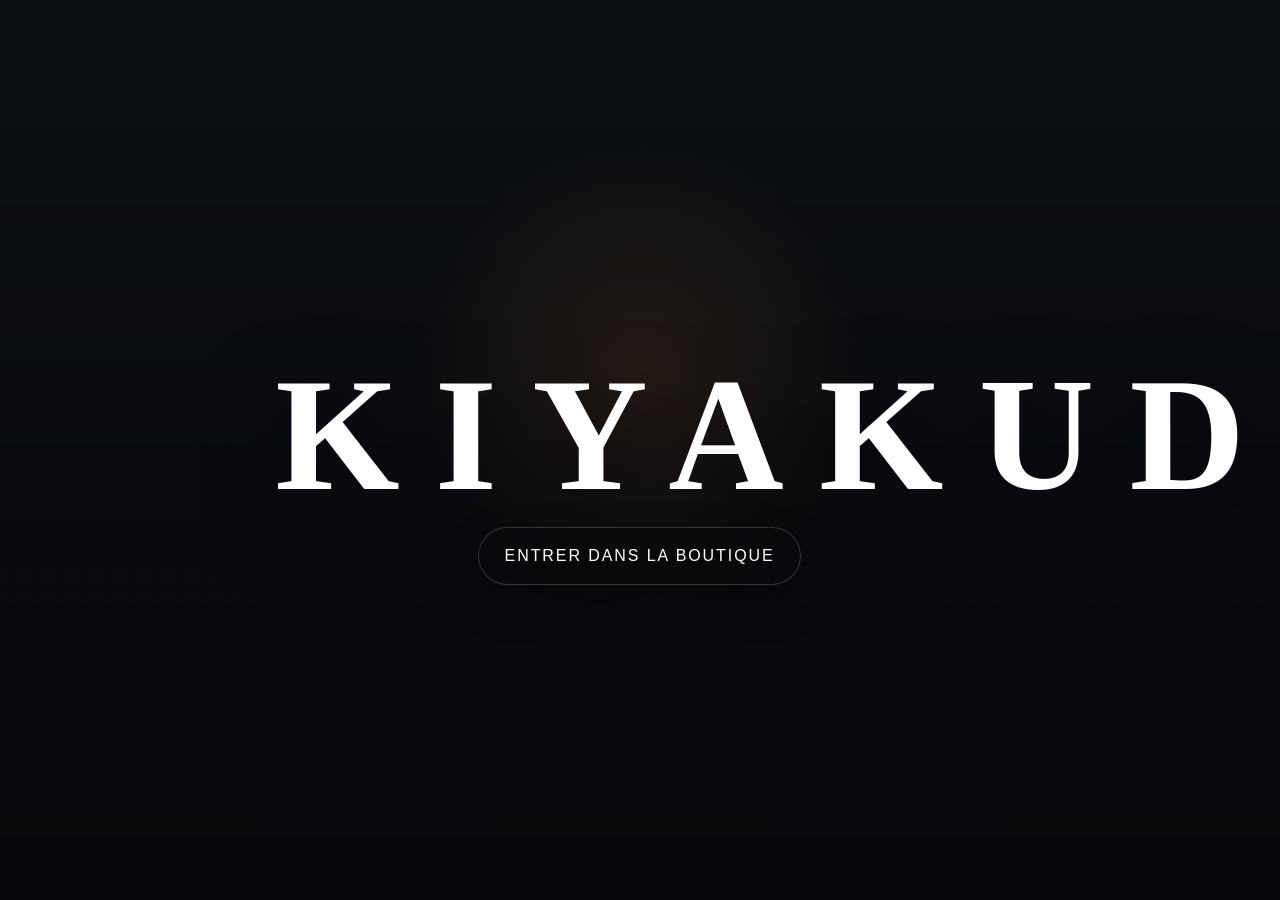
==== commit be3a31ea: "Simplify home page into film intro" ====
--- a/index.html
+++ b/index.html
@@ -17,101 +17,15 @@
         </video>
     </div>
 
-    <header class="site-header">
-        <nav class="navbar">
-            <a class="brand" href="index.html" aria-label="Kiyakuda accueil">
-                <img src="kiyakuda.png" alt="Logo Kiyakuda">
-                <span class="brand-copy">
-                    <strong>Kiyakuda</strong>
-                    <span>Boutique physique premium</span>
-                </span>
-            </a>
-            <button class="menu-toggle" type="button" data-menu-toggle aria-expanded="false" aria-controls="site-nav">Menu</button>
-            <div class="nav-links" id="site-nav" data-nav-links>
-                <a href="index.html">Accueil</a>
-                <a href="boutique.html">Boutique</a>
-                <a href="panier.html">Panier <span class="cart-pill" data-cart-count>0</span></a>
-                <a href="contact.html">Contact</a>
-            </div>
-        </nav>
-    </header>
-
-    <main>
-        <section class="page-hero">
-            <div class="site-shell home-market">
-                <aside class="home-categories section-card reveal">
-                    <span class="eyebrow">Categories</span>
-                    <h2>Selection du catalogue</h2>
-                    <ul class="category-list">
-                        <li>Accessoires</li>
-                        <li>Maison</li>
-                        <li>Audio</li>
-                        <li>Bien-etre</li>
-                        <li>Quotidien</li>
-                        <li>Mode</li>
-                    </ul>
-                </aside>
-
-                <article class="hero-copy hero-copy--home reveal">
-                    <span class="eyebrow cinema-line">Marketplace Kiyakuda</span>
-                    <h1 class="cinema-line cinema-line--delay-1">Une vitrine sombre, rapide et directe pour vos produits.</h1>
-                    <p class="lead cinema-line cinema-line--delay-2">Recherche, paiement mobile ou carte, et validation finale par la boutique.</p>
-                    <form class="market-search cinema-line cinema-line--delay-3" action="boutique.html" method="get">
-                        <div class="market-search-grid">
-                            <label class="search-field" aria-label="Rechercher un produit">
-                                <span data-icon="search"></span>
-                                <input type="search" name="q" placeholder="Rechercher un produit, une reference ou une categorie">
-                            </label>
-                            <button class="primary-button is-glow" type="submit"><span data-icon="shop"></span>Explorer</button>
-                        </div>
-                    </form>
-                </article>
-
-                <aside class="home-market-side reveal delay-1">
-                    <div class="market-note">
-                        <span class="eyebrow">Paiement</span>
-                        <strong>Yas, Moov, Visa</strong>
-                        <p>Des modes simples, en recu clair, du panier jusqu'a la confirmation.</p>
-                    </div>
-                    <div class="market-note">
-                        <span class="eyebrow">Livraison</span>
-                        <strong>Depuis Kara</strong>
-                        <p>Tarifs adaptes par region avec retrait possible en point dedie.</p>
-                    </div>
-                </aside>
-            </div>
-        </section>
-
-        <section class="section-block">
-            <div class="site-shell section-card reveal">
-                <div class="section-heading">
-                    <div>
-                        <span class="eyebrow">Tendances</span>
-                        <h2>Produits en avant</h2>
-                    </div>
-                    <a class="ghost-button" href="boutique.html"><span data-icon="arrow"></span>Voir la boutique</a>
-                </div>
-                <div class="featured-grid" data-featured-products></div>
+    <main class="film-intro-screen">
+        <section class="film-intro" aria-label="Presentation de la boutique">
+            <div class="film-copy">
+                <p class="film-caption film-caption--first">Kiyakuda presente</p>
+                <p class="film-caption film-caption--second">Votre boutique en ligne</p>
+                <h1 class="film-title">KIYAKUDA</h1>
+                <a class="film-enter" href="boutique.html">Entrer dans la boutique</a>
             </div>
         </section>
     </main>
-
-    <footer class="footer">
-        <div class="footer-shell">
-            <div class="footer-top">
-                <div>
-                    <strong>Kiyakuda</strong>
-                    <p class="copy-muted">Boutique en ligne de produits physiques avec commande rapide et validation manuelle.</p>
-                </div>
-            </div>
-            <div class="footer-links">
-                <a href="boutique.html">Boutique</a>
-                <a href="panier.html">Panier</a>
-                <a href="politique-livraison.html">Politique de livraison</a>
-                <a href="politique-confidentialite.html">Politique de confidentialite</a>
-                <a href="contact.html">Contact</a>
-            </div>
-        </div>
-    </footer>
 </body>
 </html>
--- a/style.css
+++ b/style.css
@@ -1889,3 +1889,157 @@
         grid-template-columns: 1fr;
     }
 }
+
+body[data-page="home"] {
+    overflow: hidden;
+}
+
+body[data-page="home"]::before {
+    display: none;
+}
+
+body[data-page="home"] .bg-video-wrap::before {
+    background:
+        linear-gradient(180deg, rgba(4, 4, 6, 0.18), rgba(4, 4, 6, 0.78)),
+        radial-gradient(circle at 50% 42%, rgba(255, 149, 58, 0.18), transparent 28%);
+}
+
+.film-intro-screen {
+    min-height: 100vh;
+    display: grid;
+    place-items: center;
+    padding: clamp(1.25rem, 4vw, 3rem);
+}
+
+.film-intro {
+    width: min(920px, 100%);
+}
+
+.film-copy {
+    display: grid;
+    justify-items: center;
+    text-align: center;
+}
+
+.film-caption,
+.film-title,
+.film-enter {
+    opacity: 0;
+    filter: blur(14px);
+}
+
+.film-caption {
+    margin: 0;
+    font-size: clamp(0.82rem, 2vw, 1rem);
+    letter-spacing: 0.52em;
+    text-transform: uppercase;
+    color: rgba(255, 255, 255, 0.9);
+}
+
+.film-caption--first {
+    animation: introCaption 2.4s ease forwards;
+    animation-delay: 0.35s;
+}
+
+.film-caption--second {
+    animation: introCaption 2.4s ease forwards;
+    animation-delay: 2.4s;
+}
+
+.film-title {
+    margin: 0;
+    font-size: clamp(4.4rem, 14vw, 10rem);
+    line-height: 0.86;
+    letter-spacing: 0.22em;
+    text-indent: 0.22em;
+    text-transform: uppercase;
+    color: #ffffff;
+    text-shadow: 0 24px 80px rgba(0, 0, 0, 0.58);
+    animation: introTitle 1.4s cubic-bezier(0.18, 0.84, 0.22, 1) forwards;
+    animation-delay: 4.65s;
+}
+
+.film-enter {
+    margin-top: 1.4rem;
+    padding: 0.95rem 1.6rem;
+    border-radius: 999px;
+    border: 1px solid rgba(255, 255, 255, 0.18);
+    background: rgba(8, 10, 12, 0.56);
+    color: #ffffff;
+    letter-spacing: 0.12em;
+    text-transform: uppercase;
+    backdrop-filter: blur(16px);
+    box-shadow: 0 18px 40px rgba(0, 0, 0, 0.3);
+    animation: introTitle 1.2s ease forwards;
+    animation-delay: 5.7s;
+    transition: transform 0.25s ease, background 0.25s ease, border-color 0.25s ease;
+}
+
+.film-enter:hover {
+    transform: translateY(-2px);
+    background: rgba(255, 149, 58, 0.22);
+    border-color: rgba(255, 149, 58, 0.42);
+}
+
+@keyframes introCaption {
+    0% {
+        opacity: 0;
+        transform: translateY(28px) scale(0.98);
+        filter: blur(14px);
+    }
+
+    20%,
+    65% {
+        opacity: 1;
+        transform: translateY(0) scale(1);
+        filter: blur(0);
+    }
+
+    100% {
+        opacity: 0;
+        transform: translateY(-18px) scale(1.02);
+        filter: blur(12px);
+    }
+}
+
+@keyframes introTitle {
+    0% {
+        opacity: 0;
+        transform: translateY(36px) scale(0.92);
+        filter: blur(18px);
+    }
+
+    100% {
+        opacity: 1;
+        transform: translateY(0) scale(1);
+        filter: blur(0);
+    }
+}
+
+@media (prefers-reduced-motion: reduce) {
+    .film-caption,
+    .film-title,
+    .film-enter {
+        animation: none;
+        opacity: 1;
+        filter: none;
+        transform: none;
+    }
+}
+
+@media (max-width: 760px) {
+    .film-caption {
+        font-size: 0.78rem;
+        letter-spacing: 0.34em;
+    }
+
+    .film-title {
+        font-size: clamp(3.2rem, 18vw, 5.8rem);
+        letter-spacing: 0.14em;
+        text-indent: 0.14em;
+    }
+
+    .film-enter {
+        width: min(100%, 18rem);
+    }
+}
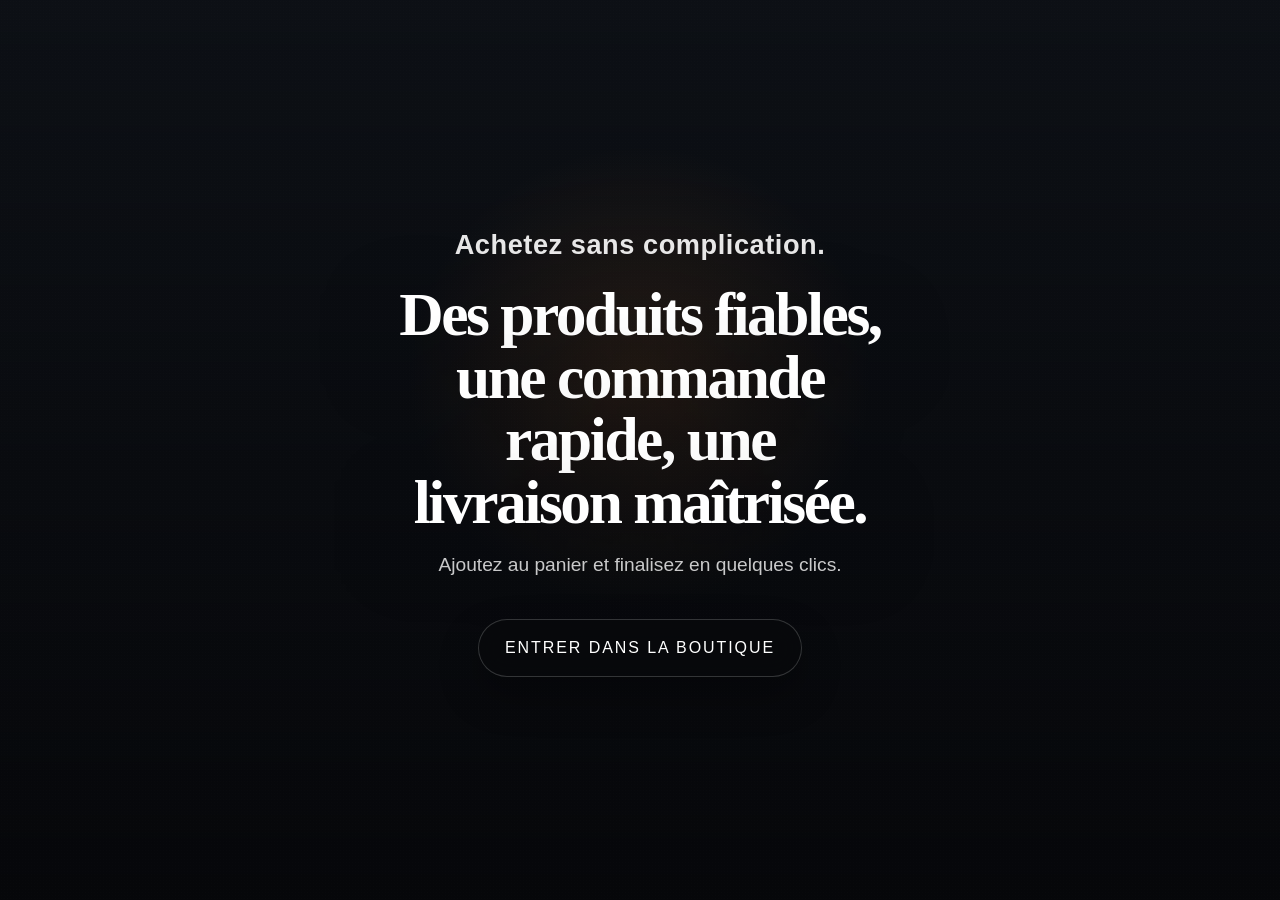
==== commit 113582dd: "Update home intro copy and keep text visible" ====
--- a/index.html
+++ b/index.html
@@ -20,10 +20,10 @@
     <main class="film-intro-screen">
         <section class="film-intro" aria-label="Presentation de la boutique">
             <div class="film-copy">
-                <p class="film-caption film-caption--first">Kiyakuda presente</p>
-                <p class="film-caption film-caption--second">Votre boutique en ligne</p>
-                <h1 class="film-title">KIYAKUDA</h1>
-                <a class="film-enter" href="boutique.html">Entrer dans la boutique</a>
+                <p class="film-caption film-line--one">Achetez sans complication.</p>
+                <h1 class="film-title film-line--two">Des produits fiables, une commande rapide, une livraison ma&icirc;tris&eacute;e.</h1>
+                <p class="film-subtitle film-line--three">Ajoutez au panier et finalisez en quelques clics.</p>
+                <a class="film-enter film-line--four" href="boutique.html">Entrer dans la boutique</a>
             </div>
         </section>
     </main>
--- a/style.css
+++ b/style.css
@@ -1919,9 +1919,11 @@
     display: grid;
     justify-items: center;
     text-align: center;
+    gap: 1rem;
 }
 
 .film-caption,
+.film-subtitle,
 .film-title,
 .film-enter {
     opacity: 0;
@@ -1930,33 +1932,48 @@
 
 .film-caption {
     margin: 0;
-    font-size: clamp(0.82rem, 2vw, 1rem);
-    letter-spacing: 0.52em;
-    text-transform: uppercase;
+    font-size: clamp(1.2rem, 2.6vw, 1.7rem);
+    font-weight: 600;
+    letter-spacing: 0.02em;
     color: rgba(255, 255, 255, 0.9);
 }
 
-.film-caption--first {
-    animation: introCaption 2.4s ease forwards;
+.film-subtitle {
+    max-width: 42rem;
+    margin: 0;
+    font-size: clamp(1rem, 2vw, 1.2rem);
+    color: rgba(255, 255, 255, 0.78);
+}
+
+.film-line--one {
+    animation: introReveal 1.2s ease forwards;
     animation-delay: 0.35s;
 }
 
-.film-caption--second {
-    animation: introCaption 2.4s ease forwards;
+.film-line--two {
+    animation: introReveal 1.35s cubic-bezier(0.18, 0.84, 0.22, 1) forwards;
+    animation-delay: 1.35s;
+}
+
+.film-line--three {
+    animation: introReveal 1.2s ease forwards;
     animation-delay: 2.4s;
+}
+
+.film-line--four {
+    animation: introReveal 1.1s ease forwards;
+    animation-delay: 3.15s;
 }
 
 .film-title {
     margin: 0;
-    font-size: clamp(4.4rem, 14vw, 10rem);
-    line-height: 0.86;
-    letter-spacing: 0.22em;
-    text-indent: 0.22em;
-    text-transform: uppercase;
+    max-width: 18ch;
+    font-size: clamp(2rem, 4.8vw, 4.4rem);
+    line-height: 1.02;
+    letter-spacing: -0.04em;
+    text-wrap: balance;
     color: #ffffff;
     text-shadow: 0 24px 80px rgba(0, 0, 0, 0.58);
-    animation: introTitle 1.4s cubic-bezier(0.18, 0.84, 0.22, 1) forwards;
-    animation-delay: 4.65s;
 }
 
 .film-enter {
@@ -1970,8 +1987,6 @@
     text-transform: uppercase;
     backdrop-filter: blur(16px);
     box-shadow: 0 18px 40px rgba(0, 0, 0, 0.3);
-    animation: introTitle 1.2s ease forwards;
-    animation-delay: 5.7s;
     transition: transform 0.25s ease, background 0.25s ease, border-color 0.25s ease;
 }
 
@@ -1981,34 +1996,13 @@
     border-color: rgba(255, 149, 58, 0.42);
 }
 
-@keyframes introCaption {
+@keyframes introReveal {
     0% {
         opacity: 0;
         transform: translateY(28px) scale(0.98);
         filter: blur(14px);
     }
 
-    20%,
-    65% {
-        opacity: 1;
-        transform: translateY(0) scale(1);
-        filter: blur(0);
-    }
-
-    100% {
-        opacity: 0;
-        transform: translateY(-18px) scale(1.02);
-        filter: blur(12px);
-    }
-}
-
-@keyframes introTitle {
-    0% {
-        opacity: 0;
-        transform: translateY(36px) scale(0.92);
-        filter: blur(18px);
-    }
-
     100% {
         opacity: 1;
         transform: translateY(0) scale(1);
@@ -2018,6 +2012,7 @@
 
 @media (prefers-reduced-motion: reduce) {
     .film-caption,
+    .film-subtitle,
     .film-title,
     .film-enter {
         animation: none;
@@ -2029,14 +2024,17 @@
 
 @media (max-width: 760px) {
     .film-caption {
-        font-size: 0.78rem;
-        letter-spacing: 0.34em;
+        font-size: 1rem;
     }
 
     .film-title {
-        font-size: clamp(3.2rem, 18vw, 5.8rem);
-        letter-spacing: 0.14em;
-        text-indent: 0.14em;
+        max-width: 12ch;
+        font-size: clamp(1.8rem, 7.4vw, 3rem);
+    }
+
+    .film-subtitle {
+        font-size: 0.98rem;
+        max-width: 26ch;
     }
 
     .film-enter {
